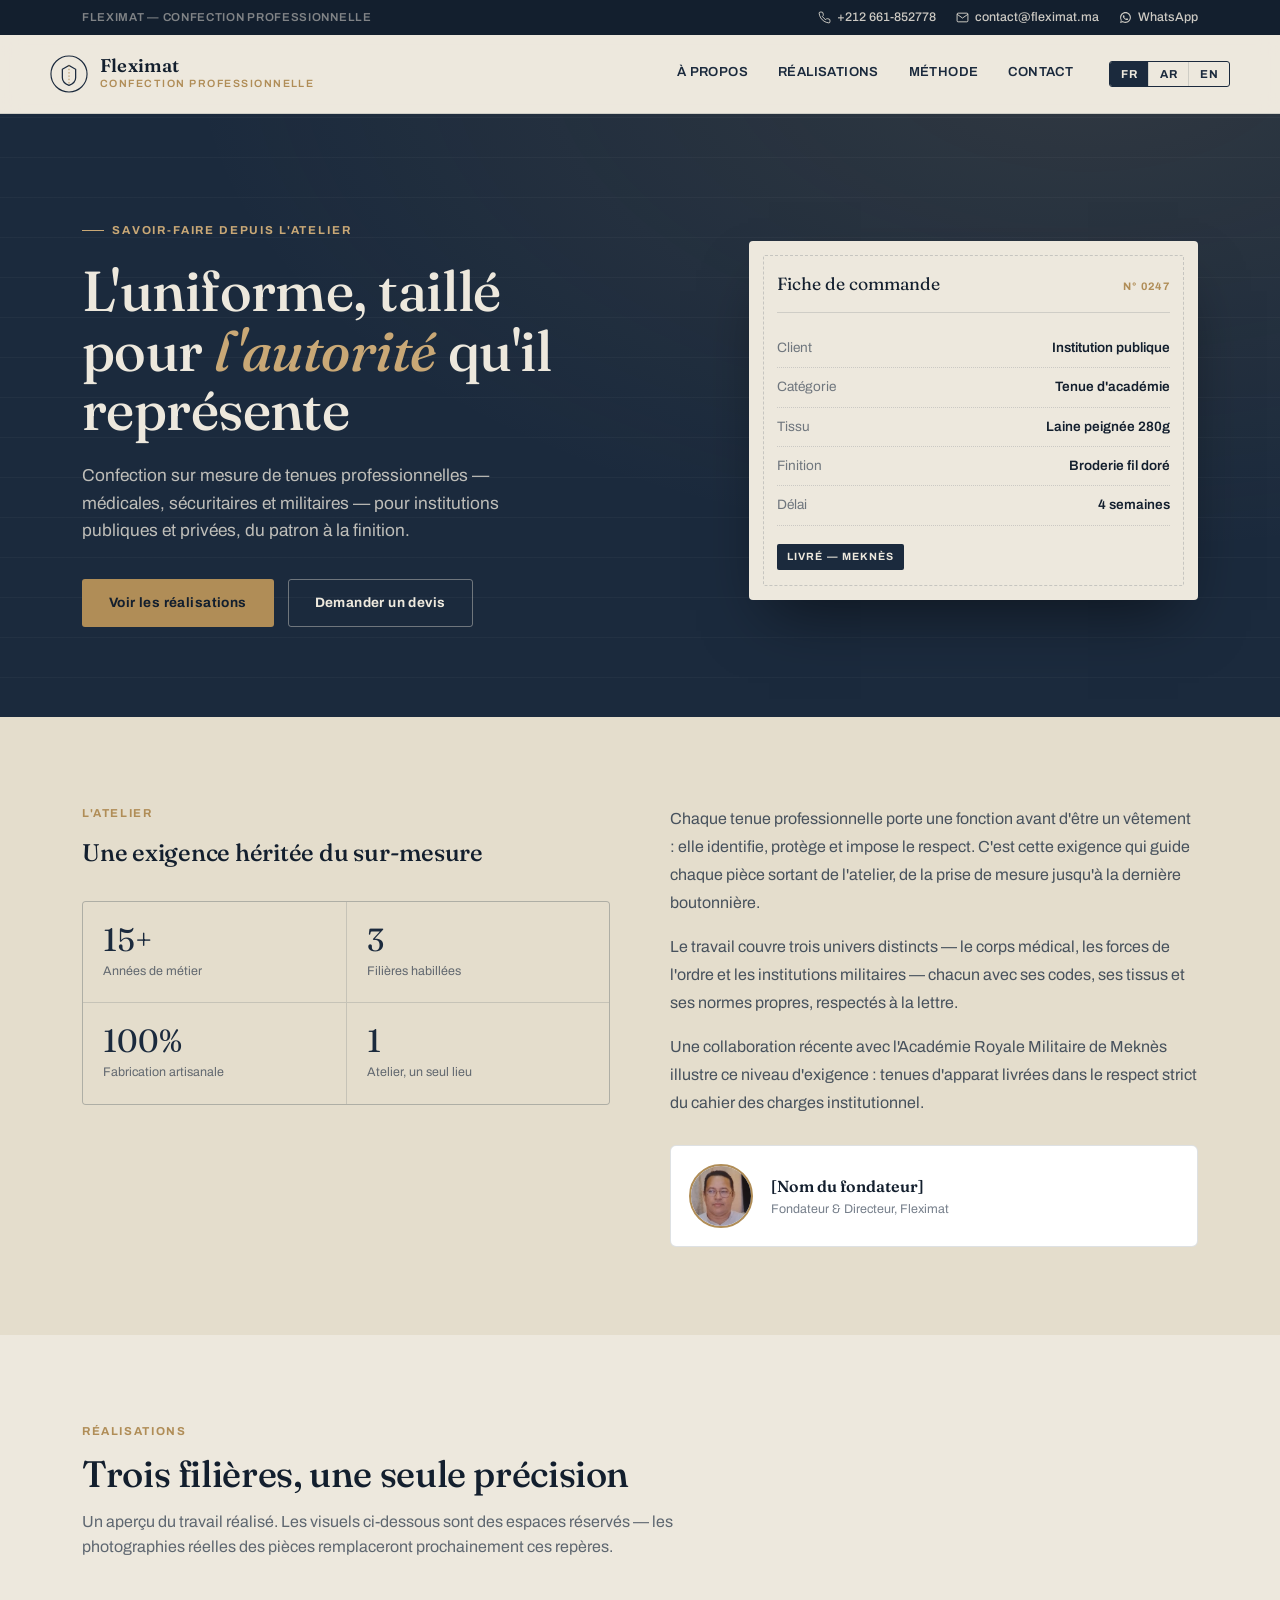
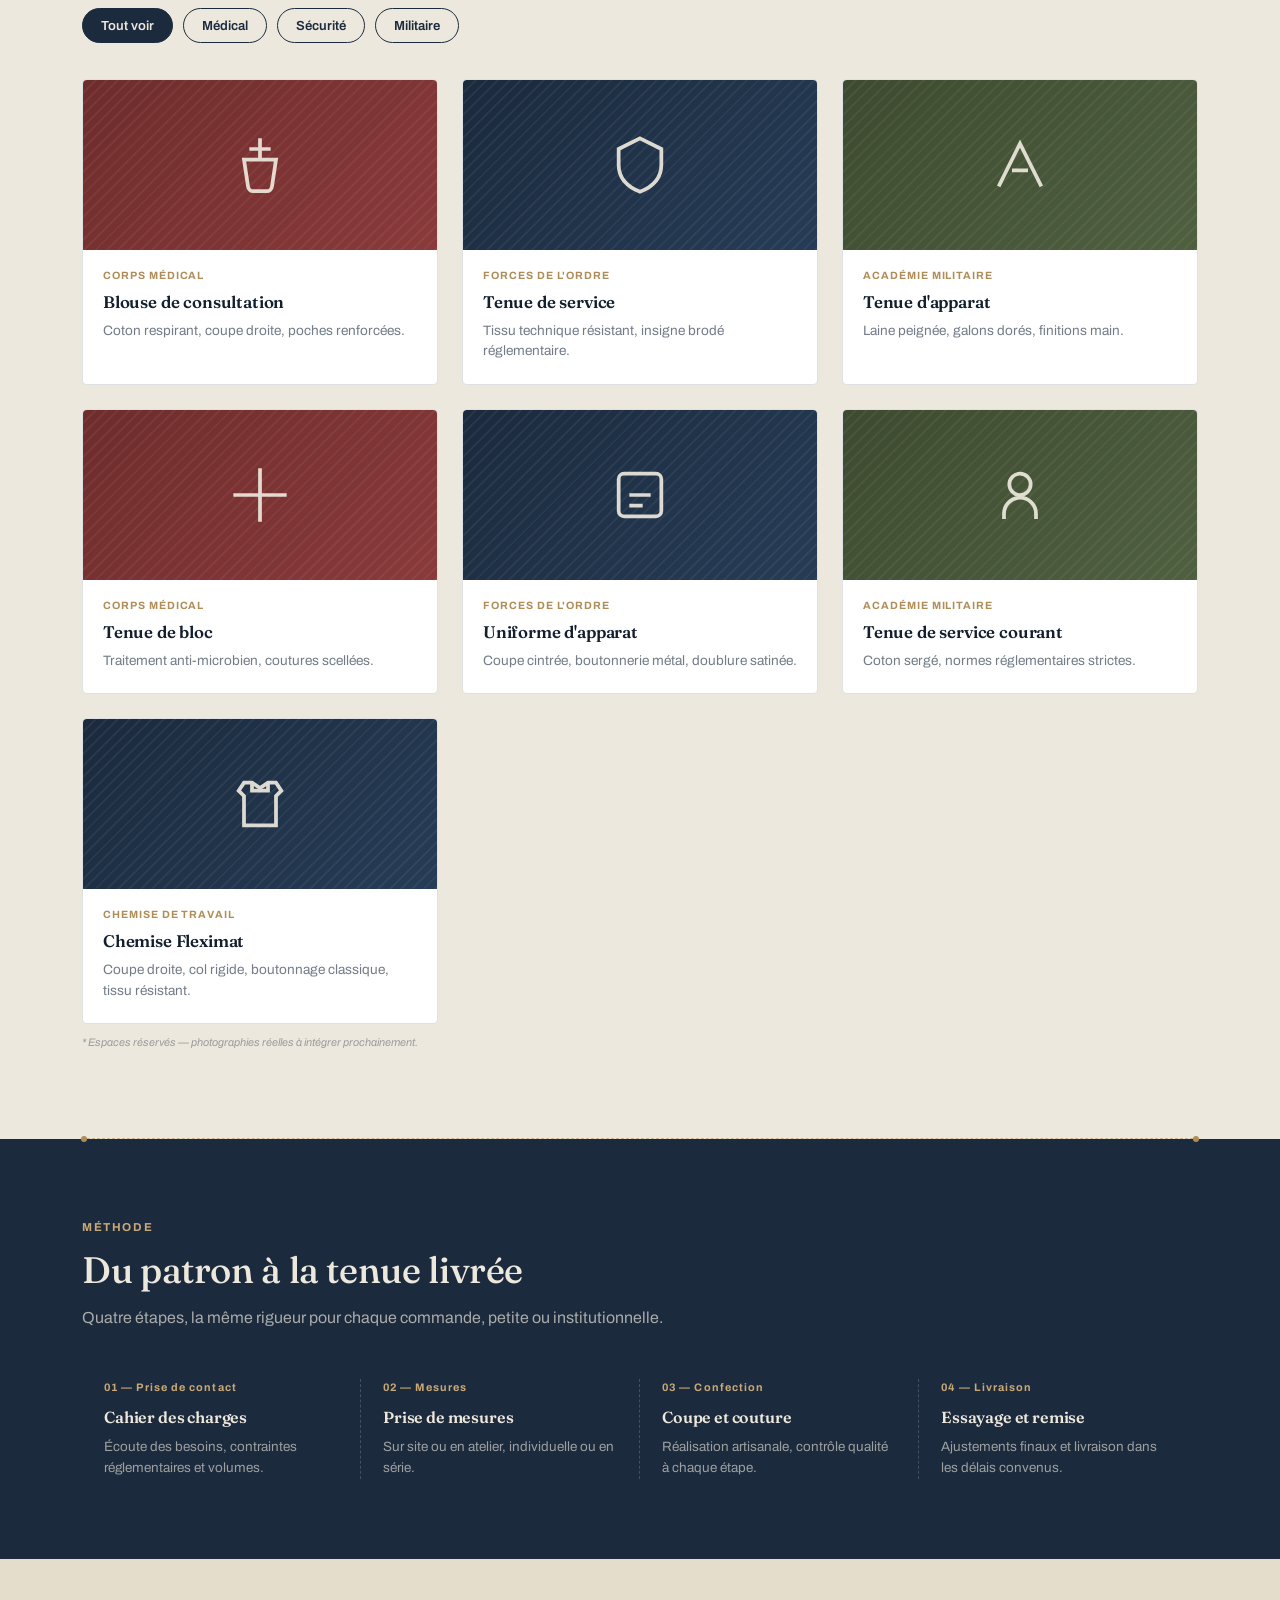
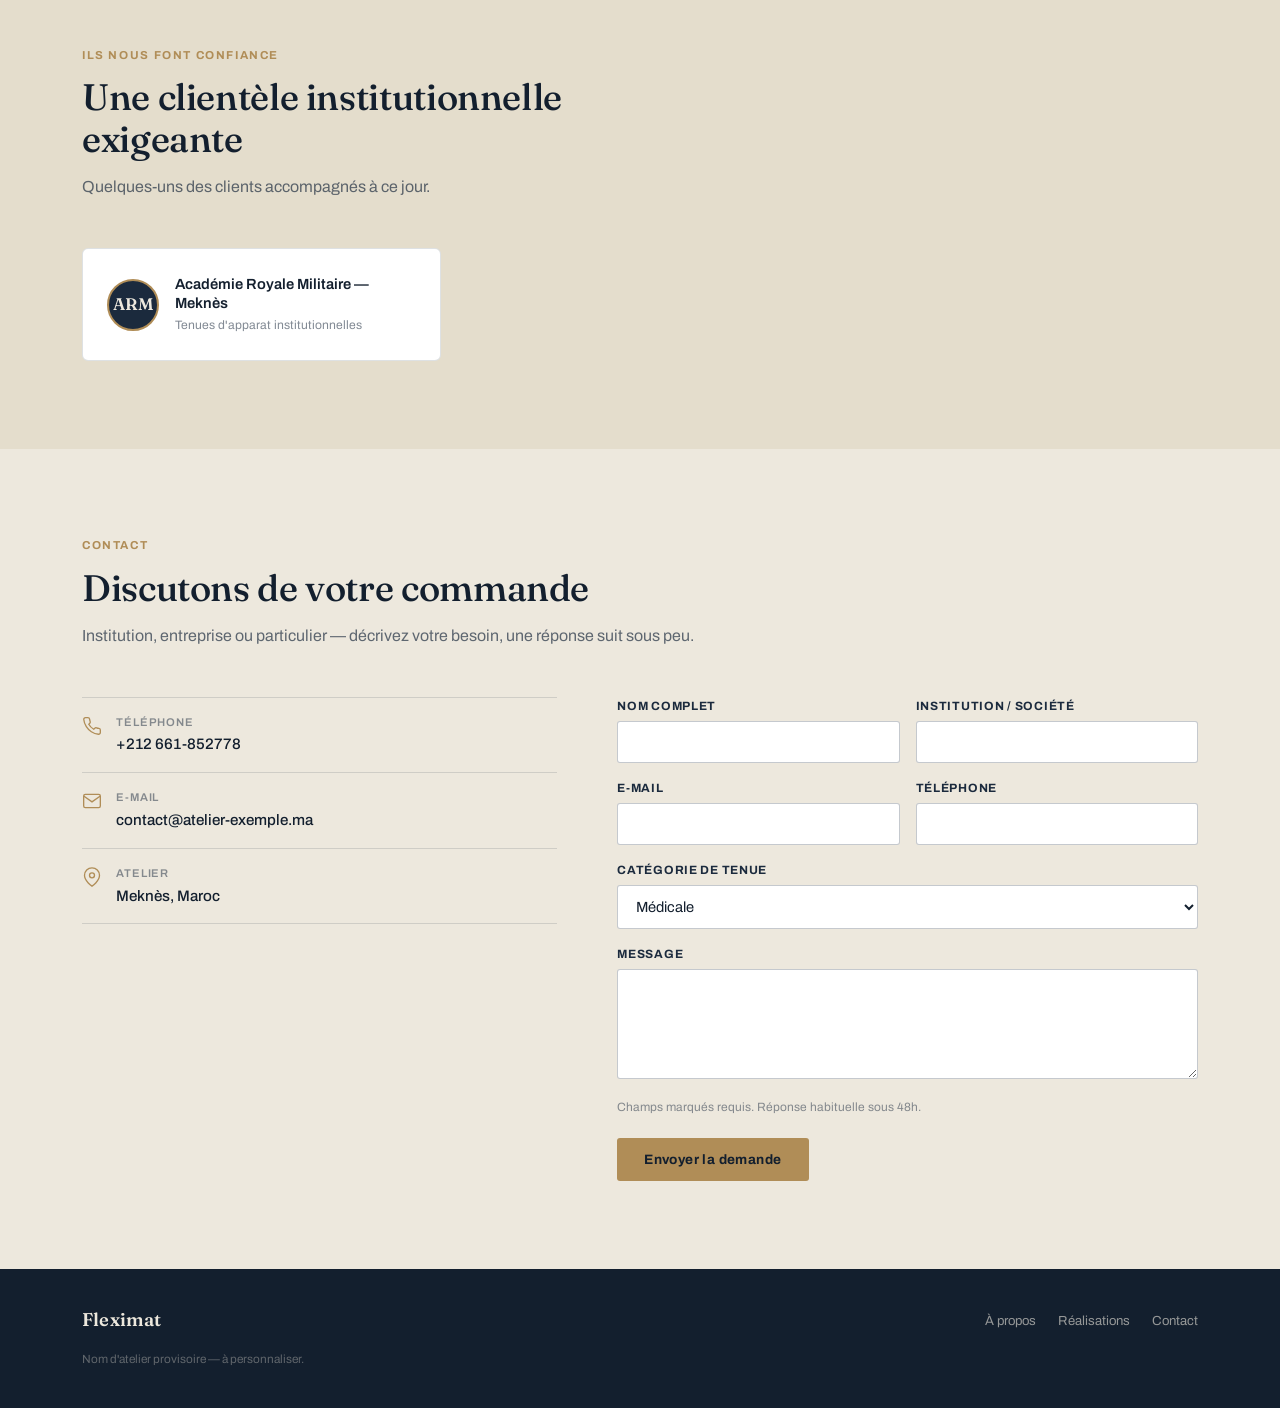
==== index.html @ f25bbb02 "Add files via upload" ====
<!DOCTYPE html>
<html lang="fr" dir="ltr">
<head>
<meta charset="UTF-8">
<meta name="viewport" content="width=device-width, initial-scale=1.0">
<title>Atelier de Confection Professionnelle</title>
<link rel="preconnect" href="https://fonts.googleapis.com">
<link href="https://fonts.googleapis.com/css2?family=Fraunces:opsz,wght@9..144,300;9..144,400;9..144,500;9..144,600&family=Archivo:wght@400;500;600;700&family=Noto+Naskh+Arabic:wght@400;500;600;700&display=swap" rel="stylesheet">
<style>
  :root {
    --navy: #1B2A3D;
    --navy-deep: #131F2E;
    --bone: #EDE8DD;
    --bone-warm: #E4DDCC;
    --brass: #B08D57;
    --brass-light: #C9A876;
    --charcoal: #2A2A28;
    --burgundy: #6E2C2C;
    --line: rgba(27,42,61,0.14);
  }

  * { margin: 0; padding: 0; box-sizing: border-box; }

  html { scroll-behavior: smooth; }

  body {
    background: var(--bone);
    color: var(--navy-deep);
    font-family: 'Archivo', sans-serif;
    line-height: 1.5;
    overflow-x: hidden;
  }

  [lang-content] { display: none; }
  [lang-content].active { display: block; }
  span[lang-content].active { display: inline; }

  body.rtl { direction: rtl; }
  body.rtl .signature-mark { direction: ltr; }

  h1, h2, h3, .display {
    font-family: 'Fraunces', serif;
    font-weight: 500;
    letter-spacing: -0.01em;
  }

  body.rtl h1, body.rtl h2, body.rtl h3, body.rtl .display, body.rtl p, body.rtl span, body.rtl a, body.rtl li, body.rtl label, body.rtl input, body.rtl textarea, body.rtl button {
    font-family: 'Noto Naskh Arabic', serif;
  }

  a { color: inherit; text-decoration: none; }

  .wrap {
    max-width: 1180px;
    margin: 0 auto;
    padding: 0 32px;
  }

  /* ===== Stitched seam divider - signature element ===== */
  .seam {
    position: relative;
    height: 1px;
    background: transparent;
    border-top: 1.5px dashed rgba(176,141,87,0.55);
    width: 100%;
  }
  .seam::before, .seam::after {
    content: '';
    position: absolute;
    top: -3px;
    width: 6px; height: 6px;
    border-radius: 50%;
    background: var(--brass);
  }
  .seam::before { left: -1px; }
  .seam::after { right: -1px; }

  /* ===== Header ===== */
  header {
    position: sticky;
    top: 0;
    z-index: 100;
    background: rgba(237,232,221,0.92);
    backdrop-filter: blur(10px);
    border-bottom: 1px solid var(--line);
  }
  .header-inner {
    display: flex;
    align-items: center;
    justify-content: space-between;
    padding: 20px 0;
  }
  .brandmark {
    display: flex;
    align-items: center;
    gap: 12px;
  }
  .brandmark-icon {
    width: 38px; height: 38px;
    flex-shrink: 0;
  }
  .brand-name {
    font-family: 'Fraunces', serif;
    font-size: 1.15rem;
    font-weight: 600;
    letter-spacing: 0.01em;
    line-height: 1.1;
  }
  body.rtl .brand-name { font-family: 'Noto Naskh Arabic', serif; }
  .brand-sub {
    font-size: 0.66rem;
    letter-spacing: 0.14em;
    text-transform: uppercase;
    color: var(--brass);
    font-weight: 600;
  }
  nav {
    display: flex;
    align-items: center;
    gap: 36px;
  }
  .nav-links { display: flex; gap: 30px; }
  .nav-links a {
    font-size: 0.82rem;
    letter-spacing: 0.03em;
    text-transform: uppercase;
    font-weight: 600;
    color: var(--navy);
    position: relative;
    padding-bottom: 3px;
  }
  .nav-links a::after {
    content: '';
    position: absolute;
    bottom: 0; left: 0;
    width: 0; height: 1.5px;
    background: var(--brass);
    transition: width 0.25s ease;
  }
  .nav-links a:hover::after { width: 100%; }

  .lang-switch {
    display: flex;
    border: 1px solid var(--navy);
    border-radius: 3px;
    overflow: hidden;
  }
  .lang-switch button {
    background: transparent;
    border: none;
    padding: 6px 11px;
    font-size: 0.72rem;
    font-weight: 700;
    letter-spacing: 0.04em;
    cursor: pointer;
    color: var(--navy);
    font-family: 'Archivo', sans-serif;
    border-inline-start: 1px solid var(--line);
  }
  .lang-switch button:first-child { border-inline-start: none; }
  .lang-switch button.active {
    background: var(--navy);
    color: var(--bone);
  }

  .mobile-toggle { display: none; }

  /* ===== Hero ===== */
  .hero {
    position: relative;
    padding: 100px 0 90px;
    background:
      radial-gradient(ellipse 900px 500px at 85% -10%, rgba(176,141,87,0.14), transparent),
      var(--navy);
    color: var(--bone);
    overflow: hidden;
  }
  .hero::before {
    content: '';
    position: absolute;
    inset: 0;
    background-image:
      repeating-linear-gradient(0deg, transparent, transparent 39px, rgba(237,232,221,0.035) 39px, rgba(237,232,221,0.035) 40px);
    pointer-events: none;
  }
  .hero-grid {
    display: grid;
    grid-template-columns: 1.15fr 0.85fr;
    gap: 60px;
    align-items: center;
    position: relative;
  }
  .eyebrow {
    display: inline-flex;
    align-items: center;
    gap: 8px;
    font-size: 0.72rem;
    letter-spacing: 0.16em;
    text-transform: uppercase;
    color: var(--brass-light);
    font-weight: 700;
    margin-bottom: 22px;
  }
  .eyebrow::before {
    content: '';
    width: 22px; height: 1px;
    background: var(--brass-light);
  }
  .hero h1 {
    font-size: clamp(2.4rem, 4.4vw, 3.6rem);
    line-height: 1.06;
    font-weight: 500;
    margin-bottom: 22px;
    max-width: 15ch;
  }
  .hero h1 em {
    font-style: italic;
    color: var(--brass-light);
  }
  .hero p.lede {
    font-size: 1.08rem;
    color: rgba(237,232,221,0.78);
    max-width: 46ch;
    margin-bottom: 34px;
    line-height: 1.6;
  }
  .hero-ctas { display: flex; gap: 14px; flex-wrap: wrap; }
  .btn {
    display: inline-flex;
    align-items: center;
    gap: 8px;
    padding: 13px 26px;
    font-size: 0.85rem;
    font-weight: 700;
    letter-spacing: 0.03em;
    border-radius: 3px;
    cursor: pointer;
    border: 1px solid transparent;
    font-family: 'Archivo', sans-serif;
    transition: transform 0.18s ease, background 0.18s ease;
  }
  body.rtl .btn { font-family: 'Noto Naskh Arabic', serif; }
  .btn:hover { transform: translateY(-1px); }
  .btn-primary { background: var(--brass); color: var(--navy-deep); }
  .btn-primary:hover { background: var(--brass-light); }
  .btn-ghost { border-color: rgba(237,232,221,0.4); color: var(--bone); }
  .btn-ghost:hover { background: rgba(237,232,221,0.08); }

  /* Hero measurement card — signature visual */
  .spec-card {
    background: var(--bone);
    color: var(--navy-deep);
    border-radius: 4px;
    padding: 30px 28px;
    position: relative;
    box-shadow: 0 30px 60px -20px rgba(0,0,0,0.5);
  }
  .spec-card::before {
    content: '';
    position: absolute;
    top: 14px; left: 14px; right: 14px; bottom: 14px;
    border: 1px dashed rgba(27,42,61,0.18);
    border-radius: 2px;
    pointer-events: none;
  }
  .spec-head {
    display: flex;
    justify-content: space-between;
    align-items: baseline;
    border-bottom: 1px solid var(--line);
    padding-bottom: 14px;
    margin-bottom: 16px;
  }
  .spec-head .num { font-size: 0.68rem; letter-spacing: 0.1em; color: var(--brass); font-weight: 700; }
  .spec-title { font-family: 'Fraunces', serif; font-size: 1.1rem; }
  body.rtl .spec-title { font-family: 'Noto Naskh Arabic', serif; }
  .spec-row {
    display: flex;
    justify-content: space-between;
    padding: 9px 0;
    font-size: 0.85rem;
    border-bottom: 1px dotted rgba(27,42,61,0.16);
  }
  .spec-row span:first-child { color: rgba(27,42,61,0.6); }
  .spec-row span:last-child { font-weight: 600; }
  .spec-tag {
    display: inline-block;
    margin-top: 18px;
    font-size: 0.66rem;
    letter-spacing: 0.1em;
    text-transform: uppercase;
    background: var(--navy);
    color: var(--bone);
    padding: 5px 10px;
    border-radius: 2px;
    font-weight: 700;
  }

  /* ===== Section shell ===== */
  section { padding: 88px 0; }
  .section-head { margin-bottom: 48px; max-width: 640px; }
  .section-eyebrow {
    font-size: 0.72rem;
    letter-spacing: 0.14em;
    text-transform: uppercase;
    color: var(--brass);
    font-weight: 700;
    margin-bottom: 12px;
  }
  .section-head h2 {
    font-size: clamp(1.7rem, 3vw, 2.3rem);
    font-weight: 500;
    line-height: 1.15;
    margin-bottom: 14px;
  }
  .section-head p { color: rgba(27,42,61,0.68); font-size: 1rem; line-height: 1.6; }

  /* ===== About ===== */
  .about { background: var(--bone-warm); }
  .about-grid {
    display: grid;
    grid-template-columns: 1fr 1fr;
    gap: 60px;
    align-items: start;
  }
  .about-figures {
    display: grid;
    grid-template-columns: 1fr 1fr;
    gap: 1px;
    background: var(--line);
    border: 1px solid var(--line);
    border-radius: 4px;
    overflow: hidden;
    margin-top: 30px;
  }
  .figure-cell {
    background: var(--bone-warm);
    padding: 22px 20px;
  }
  .figure-num {
    font-family: 'Fraunces', serif;
    font-size: 2rem;
    color: var(--navy);
    line-height: 1;
    margin-bottom: 6px;
  }
  body.rtl .figure-num { font-family: 'Noto Naskh Arabic', serif; }
  .figure-label {
    font-size: 0.78rem;
    color: rgba(27,42,61,0.65);
  }
  .about-copy p { margin-bottom: 16px; color: rgba(27,42,61,0.78); line-height: 1.75; }
  .about-copy p:last-child { margin-bottom: 0; }

  .founder-card {
    display: flex;
    align-items: center;
    gap: 18px;
    margin-top: 28px;
    padding: 18px;
    background: #fff;
    border: 1px solid var(--line);
    border-radius: 6px;
  }
  .founder-photo {
    width: 64px; height: 64px;
    border-radius: 50%;
    flex-shrink: 0;
    background: var(--navy);
    display: flex;
    align-items: center;
    justify-content: center;
    overflow: hidden;
    border: 2px solid var(--brass);
  }
  .founder-photo img { width: 100%; height: 100%; object-fit: cover; }
  .founder-photo svg { width: 30px; height: 30px; color: var(--bone); }
  .founder-name { font-family: 'Fraunces', serif; font-size: 1rem; font-weight: 600; }
  body.rtl .founder-name { font-family: 'Noto Naskh Arabic', serif; }
  .founder-title { font-size: 0.78rem; color: rgba(27,42,61,0.6); margin-top: 2px; }

  /* ===== Portfolio ===== */
  .category-tabs {
    display: flex;
    gap: 10px;
    margin-bottom: 36px;
    flex-wrap: wrap;
  }
  .cat-btn {
    padding: 9px 18px;
    border: 1px solid var(--navy);
    border-radius: 30px;
    font-size: 0.82rem;
    font-weight: 600;
    background: transparent;
    color: var(--navy);
    cursor: pointer;
    font-family: 'Archivo', sans-serif;
    transition: all 0.2s ease;
  }
  body.rtl .cat-btn { font-family: 'Noto Naskh Arabic', serif; }
  .cat-btn.active { background: var(--navy); color: var(--bone); }

  .portfolio-grid {
    display: grid;
    grid-template-columns: repeat(3, 1fr);
    gap: 24px;
  }
  .swatch-card {
    background: #fff;
    border: 1px solid var(--line);
    border-radius: 5px;
    overflow: hidden;
    transition: box-shadow 0.25s ease, transform 0.25s ease;
  }
  .swatch-card:hover {
    box-shadow: 0 20px 40px -18px rgba(27,42,61,0.28);
    transform: translateY(-3px);
  }
  .swatch-visual {
    height: 170px;
    position: relative;
    display: flex;
    align-items: center;
    justify-content: center;
    overflow: hidden;
  }
  .swatch-visual svg { width: 64px; height: 64px; opacity: 0.92; }
  .swatch-visual::after {
    content: '';
    position: absolute;
    inset: 0;
    background-image: repeating-linear-gradient(135deg, rgba(255,255,255,0.05) 0 2px, transparent 2px 8px);
  }
  .swatch-visual.medical { background: linear-gradient(135deg, #6E2C2C, #8a3a3a); }
  .swatch-visual.police { background: linear-gradient(135deg, #1B2A3D, #263c56); }
  .swatch-visual.military { background: linear-gradient(135deg, #3d4a2f, #4f6040); }
  .swatch-body { padding: 18px 20px 22px; }
  .swatch-tag {
    font-size: 0.66rem;
    letter-spacing: 0.09em;
    text-transform: uppercase;
    font-weight: 700;
    color: var(--brass);
    margin-bottom: 6px;
    display: block;
  }
  .swatch-body h3 { font-size: 1.05rem; font-weight: 600; margin-bottom: 6px; }
  .swatch-body p { font-size: 0.85rem; color: rgba(27,42,61,0.62); line-height: 1.5; }
  .placeholder-note {
    font-size: 0.68rem;
    color: rgba(27,42,61,0.4);
    margin-top: 10px;
    font-style: italic;
  }

  /* ===== Process / seam divider band ===== */
  .process-band {
    background: var(--navy);
    color: var(--bone);
    padding: 80px 0;
  }
  .process-band .section-eyebrow { color: var(--brass-light); }
  .process-band .section-head p { color: rgba(237,232,221,0.68); }

  /* ===== Trust wall ===== */
  .trust-wall { background: var(--bone-warm); }
  .trust-grid {
    display: grid;
    grid-template-columns: repeat(3, 1fr);
    gap: 20px;
  }
  .trust-card {
    background: #fff;
    border: 1px solid var(--line);
    border-radius: 6px;
    padding: 26px 24px;
    display: flex;
    align-items: center;
    gap: 16px;
  }
  .trust-badge {
    width: 52px; height: 52px;
    border-radius: 50%;
    background: var(--navy);
    color: var(--bone);
    display: flex;
    align-items: center;
    justify-content: center;
    font-family: 'Fraunces', serif;
    font-weight: 600;
    font-size: 1.05rem;
    flex-shrink: 0;
    border: 2px solid var(--brass);
  }
  body.rtl .trust-badge { font-family: 'Noto Naskh Arabic', serif; }
  .trust-name { font-size: 0.92rem; font-weight: 600; line-height: 1.3; }
  .trust-type { font-size: 0.76rem; color: rgba(27,42,61,0.55); margin-top: 3px; }
  @media (max-width: 900px) {
    .trust-grid { grid-template-columns: 1fr; }
  }
  .process-grid {
    display: grid;
    grid-template-columns: repeat(4, 1fr);
    gap: 0;
  }
  .process-step {
    padding: 0 22px;
    position: relative;
  }
  .process-step:not(:last-child)::after {
    content: '';
    position: absolute;
    top: 0; bottom: 0;
    inset-inline-end: 0;
    border-inline-end: 1px dashed rgba(237,232,221,0.2);
  }
  .process-step .p-tag {
    font-size: 0.68rem;
    letter-spacing: 0.1em;
    color: var(--brass-light);
    font-weight: 700;
    margin-bottom: 10px;
  }
  .process-step h3 { font-size: 1rem; margin-bottom: 8px; font-weight: 600; }
  .process-step p { font-size: 0.84rem; color: rgba(237,232,221,0.62); line-height: 1.55; }

  /* ===== Contact ===== */
  .contact-grid {
    display: grid;
    grid-template-columns: 0.9fr 1.1fr;
    gap: 60px;
  }
  .contact-info-row {
    display: flex;
    gap: 14px;
    padding: 16px 0;
    border-bottom: 1px solid var(--line);
  }
  .contact-info-row:first-of-type { border-top: 1px solid var(--line); }
  .contact-info-row .ci-icon {
    width: 20px; height: 20px;
    flex-shrink: 0;
    margin-top: 2px;
    color: var(--brass);
  }
  .contact-info-row .ci-label {
    font-size: 0.7rem;
    text-transform: uppercase;
    letter-spacing: 0.08em;
    color: rgba(27,42,61,0.5);
    margin-bottom: 3px;
    font-weight: 600;
  }
  .contact-info-row .ci-val { font-size: 0.95rem; font-weight: 500; }
  .contact-info-row .ci-val a { color: inherit; text-decoration: none; }
  .contact-info-row .ci-val a:hover { color: var(--brass); text-decoration: underline; }

  form { display: flex; flex-direction: column; gap: 16px; }
  .form-row { display: grid; grid-template-columns: 1fr 1fr; gap: 16px; }
  label {
    display: block;
    font-size: 0.75rem;
    text-transform: uppercase;
    letter-spacing: 0.06em;
    font-weight: 700;
    color: var(--navy);
    margin-bottom: 6px;
  }
  input, textarea, select {
    width: 100%;
    padding: 12px 14px;
    border: 1px solid rgba(27,42,61,0.25);
    border-radius: 3px;
    background: #fff;
    font-size: 0.92rem;
    font-family: 'Archivo', sans-serif;
    color: var(--navy-deep);
  }
  body.rtl input, body.rtl textarea, body.rtl select { font-family: 'Noto Naskh Arabic', serif; }
  input:focus, textarea:focus, select:focus {
    outline: 2px solid var(--brass);
    outline-offset: 1px;
    border-color: var(--brass);
  }
  textarea { resize: vertical; min-height: 110px; }
  .form-submit {
    margin-top: 6px;
    align-self: flex-start;
  }
  .form-note { font-size: 0.75rem; color: rgba(27,42,61,0.5); margin-top: -4px; }

  /* ===== Footer ===== */
  footer {
    background: var(--navy-deep);
    color: rgba(237,232,221,0.6);
    padding: 40px 0;
  }
  .footer-inner {
    display: flex;
    justify-content: space-between;
    align-items: center;
    flex-wrap: wrap;
    gap: 16px;
  }
  .footer-inner .brand-name { color: var(--bone); }
  .footer-links { display: flex; gap: 22px; font-size: 0.82rem; }
  .footer-fine { font-size: 0.74rem; color: rgba(237,232,221,0.35); }

  /* ===== Reveal on scroll ===== */
  .reveal {
    opacity: 0;
    transform: translateY(18px);
    transition: opacity 0.6s ease, transform 0.6s ease;
  }
  .reveal.in { opacity: 1; transform: translateY(0); }

  @media (prefers-reduced-motion: reduce) {
    .reveal { opacity: 1; transform: none; transition: none; }
    * { scroll-behavior: auto !important; }
  }

  /* ===== Responsive ===== */
  @media (max-width: 900px) {
    .hero-grid { grid-template-columns: 1fr; }
    .spec-card { max-width: 420px; }
    .about-grid { grid-template-columns: 1fr; }
    .portfolio-grid { grid-template-columns: repeat(2, 1fr); }
    .process-grid { grid-template-columns: 1fr 1fr; gap: 30px 0; }
    .process-step:not(:last-child)::after { display: none; }
    .contact-grid { grid-template-columns: 1fr; }
    .nav-links { display: none; }
  }
  @media (max-width: 600px) {
    .wrap { padding: 0 20px; }
    .hero { padding: 70px 0 60px; }
    .portfolio-grid { grid-template-columns: 1fr; }
    .form-row { grid-template-columns: 1fr; }
    .footer-inner { flex-direction: column; align-items: flex-start; }
  }

  /* ===== Top contact bar ===== */
  .topbar {
    background: var(--navy-deep);
    color: rgba(237,232,221,0.85);
    font-size: 0.78rem;
    padding: 8px 0;
  }
  .topbar-inner {
    display: flex;
    align-items: center;
    justify-content: space-between;
    flex-wrap: wrap;
    gap: 8px 20px;
  }
  .topbar-links {
    display: flex;
    align-items: center;
    gap: 20px;
    flex-wrap: wrap;
  }
  .topbar-links a {
    display: inline-flex;
    align-items: center;
    gap: 6px;
    color: rgba(237,232,221,0.85);
    font-weight: 500;
    transition: color 0.15s ease;
  }
  .topbar-links a:hover { color: var(--brass-light); }
  .topbar-links svg { width: 13px; height: 13px; flex-shrink: 0; }
  .topbar-tag {
    font-size: 0.72rem;
    letter-spacing: 0.06em;
    text-transform: uppercase;
    color: rgba(237,232,221,0.5);
    font-weight: 600;
  }
  @media (max-width: 600px) {
    .topbar-tag { display: none; }
    .topbar-inner { justify-content: center; }
  }
</style>
</head>
<body>

<div class="topbar">
  <div class="wrap topbar-inner">
    <span class="topbar-tag" data-i18n="topbarTag">Fleximat — Confection professionnelle</span>
    <div class="topbar-links">
      <a href="tel:+212661852778">
        <svg viewBox="0 0 24 24" fill="none" stroke="currentColor" stroke-width="1.8"><path d="M22 16.92v3a2 2 0 0 1-2.18 2 19.8 19.8 0 0 1-8.63-3.07 19.5 19.5 0 0 1-6-6 19.8 19.8 0 0 1-3.07-8.67A2 2 0 0 1 4.11 2h3a2 2 0 0 1 2 1.72c.127.96.362 1.903.7 2.81a2 2 0 0 1-.45 2.11L8.09 9.91a16 16 0 0 0 6 6l1.27-1.27a2 2 0 0 1 2.11-.45c.907.338 1.85.573 2.81.7A2 2 0 0 1 22 16.92z"/></svg>
        +212 661-852778
      </a>
      <a href="mailto:contact@fleximat.ma">
        <svg viewBox="0 0 24 24" fill="none" stroke="currentColor" stroke-width="1.8"><path d="M22 6l-10 7L2 6"/><rect x="2" y="4" width="20" height="16" rx="2"/></svg>
        contact@fleximat.ma
      </a>
      <a href="https://wa.me/212661852778" target="_blank" rel="noopener">
        <svg viewBox="0 0 24 24" fill="currentColor"><path d="M12 2C6.48 2 2 6.48 2 12c0 1.85.5 3.58 1.35 5.07L2 22l5.06-1.32A9.94 9.94 0 0 0 12 22c5.52 0 10-4.48 10-10S17.52 2 12 2zm0 18c-1.6 0-3.1-.43-4.4-1.18l-.31-.18-3.1.81.83-3.02-.2-.31A7.94 7.94 0 0 1 4 12c0-4.41 3.59-8 8-8s8 3.59 8 8-3.59 8-8 8zm4.4-5.85c-.24-.12-1.43-.7-1.65-.78-.22-.08-.38-.12-.54.12-.16.24-.62.78-.76.94-.14.16-.28.18-.52.06-.24-.12-1.01-.37-1.92-1.19-.71-.63-1.19-1.41-1.33-1.65-.14-.24-.01-.37.11-.49.11-.11.24-.28.36-.42.12-.14.16-.24.24-.4.08-.16.04-.3-.02-.42-.06-.12-.54-1.3-.74-1.78-.19-.46-.39-.4-.54-.4-.14 0-.3-.02-.46-.02s-.42.06-.64.3c-.22.24-.84.82-.84 2s.86 2.32.98 2.48c.12.16 1.7 2.6 4.12 3.64.58.25 1.03.4 1.38.51.58.18 1.11.16 1.53.1.47-.07 1.43-.58 1.63-1.14.2-.56.2-1.04.14-1.14-.06-.1-.22-.16-.46-.28z"/></svg>
        WhatsApp
      </a>
    </div>
  </div>
</div>

<header>
  <div class="wrap header-inner">
    <div class="brandmark">
      <svg class="brandmark-icon" viewBox="0 0 40 40" fill="none" xmlns="http://www.w3.org/2000/svg">
        <circle cx="20" cy="20" r="19" stroke="#1B2A3D" stroke-width="1.2"/>
        <path d="M13 15 L20 11 L27 15 L27 24 C27 28 24 30.5 20 32 C16 30.5 13 28 13 24 Z" stroke="#1B2A3D" stroke-width="1.3" fill="none"/>
        <path d="M20 11 V32" stroke="#B08D57" stroke-width="1" stroke-dasharray="1.5 2"/>
      </svg>
      <div>
        <div class="brand-name" data-i18n="brandName">Fleximat</div>
        <div class="brand-sub" data-i18n="brandSub">Confection Professionnelle</div>
      </div>
    </div>
    <nav>
      <div class="nav-links">
        <a href="#apropos" data-i18n="navAbout">À propos</a>
        <a href="#realisations" data-i18n="navWork">Réalisations</a>
        <a href="#methode" data-i18n="navProcess">Méthode</a>
        <a href="#contact" data-i18n="navContact">Contact</a>
      </div>
      <div class="lang-switch">
        <button data-lang="fr" class="active">FR</button>
        <button data-lang="ar">AR</button>
        <button data-lang="en">EN</button>
      </div>
    </nav>
  </div>
</header>

<section class="hero">
  <div class="wrap hero-grid">
    <div>
      <div class="eyebrow" data-i18n="heroEyebrow">Savoir-faire depuis l'atelier</div>
      <h1 data-i18n="heroTitle">L'uniforme, taillé pour <em>l'autorité</em> qu'il représente</h1>
      <p class="lede" data-i18n="heroLede">Confection sur mesure de tenues professionnelles — médicales, sécuritaires et militaires — pour institutions publiques et privées, du patron à la finition.</p>
      <div class="hero-ctas">
        <a href="#realisations" class="btn btn-primary" data-i18n="heroCta1">Voir les réalisations</a>
        <a href="#contact" class="btn btn-ghost" data-i18n="heroCta2">Demander un devis</a>
      </div>
    </div>
    <div class="spec-card reveal">
      <div class="spec-head">
        <span class="spec-title" data-i18n="specTitle">Fiche de commande</span>
        <span class="num">N° 0247</span>
      </div>
      <div class="spec-row"><span data-i18n="specClient">Client</span><span data-i18n="specClientVal">Institution publique</span></div>
      <div class="spec-row"><span data-i18n="specCat">Catégorie</span><span data-i18n="specCatVal">Tenue d'académie</span></div>
      <div class="spec-row"><span data-i18n="specTissu">Tissu</span><span data-i18n="specTissuVal">Laine peignée 280g</span></div>
      <div class="spec-row"><span data-i18n="specFinition">Finition</span><span data-i18n="specFinitionVal">Broderie fil doré</span></div>
      <div class="spec-row"><span data-i18n="specDelai">Délai</span><span data-i18n="specDelaiVal">4 semaines</span></div>
      <span class="spec-tag" data-i18n="specTag">Livré — Meknès</span>
    </div>
  </div>
</section>

<section class="about" id="apropos">
  <div class="wrap">
    <div class="about-grid">
      <div class="reveal">
        <div class="section-eyebrow" data-i18n="aboutEyebrow">L'atelier</div>
        <h2 data-i18n="aboutTitle">Une exigence héritée du sur-mesure</h2>
        <div class="about-figures">
          <div class="figure-cell">
            <div class="figure-num">15+</div>
            <div class="figure-label" data-i18n="figYears">Années de métier</div>
          </div>
          <div class="figure-cell">
            <div class="figure-num">3</div>
            <div class="figure-label" data-i18n="figCats">Filières habillées</div>
          </div>
          <div class="figure-cell">
            <div class="figure-num">100%</div>
            <div class="figure-label" data-i18n="figMade">Fabrication artisanale</div>
          </div>
          <div class="figure-cell">
            <div class="figure-num">1</div>
            <div class="figure-label" data-i18n="figAtelier">Atelier, un seul lieu</div>
          </div>
        </div>
      </div>
      <div class="about-copy reveal">
        <p data-i18n="aboutP1">Chaque tenue professionnelle porte une fonction avant d'être un vêtement : elle identifie, protège et impose le respect. C'est cette exigence qui guide chaque pièce sortant de l'atelier, de la prise de mesure jusqu'à la dernière boutonnière.</p>
        <p data-i18n="aboutP2">Le travail couvre trois univers distincts — le corps médical, les forces de l'ordre et les institutions militaires — chacun avec ses codes, ses tissus et ses normes propres, respectés à la lettre.</p>
        <p data-i18n="aboutP3">Une collaboration récente avec l'Académie Royale Militaire de Meknès illustre ce niveau d'exigence : tenues d'apparat livrées dans le respect strict du cahier des charges institutionnel.</p>

        <div class="founder-card">
          <div class="founder-photo">
            <img src="[data-uri]" alt="Hamid Khemlich">
          </div>
          <div>
            <div class="founder-name" data-i18n="founderName">[Nom du fondateur]</div>
            <div class="founder-title" data-i18n="founderTitle">Fondateur & Directeur, Fleximat</div>
          </div>
        </div>
      </div>
    </div>
  </div>
</section>

<section id="realisations">
  <div class="wrap">
    <div class="section-head reveal">
      <div class="section-eyebrow" data-i18n="workEyebrow">Réalisations</div>
      <h2 data-i18n="workTitle">Trois filières, une seule précision</h2>
      <p data-i18n="workLede">Un aperçu du travail réalisé. Les visuels ci-dessous sont des espaces réservés — les photographies réelles des pièces remplaceront prochainement ces repères.</p>
    </div>

    <div class="category-tabs reveal">
      <button class="cat-btn active" data-filter="all" data-i18n="filterAll">Tout voir</button>
      <button class="cat-btn" data-filter="medical" data-i18n="filterMedical">Médical</button>
      <button class="cat-btn" data-filter="police" data-i18n="filterPolice">Sécurité</button>
      <button class="cat-btn" data-filter="military" data-i18n="filterMilitary">Militaire</button>
    </div>

    <div class="portfolio-grid reveal">
      <div class="swatch-card" data-cat="medical">
        <div class="swatch-visual medical">
          <svg viewBox="0 0 24 24" fill="none" stroke="#EDE8DD" stroke-width="1.4"><path d="M12 2v8M8 6h8M6 10h12l-1.5 10a2 2 0 0 1-2 1.8H9.5a2 2 0 0 1-2-1.8L6 10z"/></svg>
        </div>
        <div class="swatch-body">
          <span class="swatch-tag" data-i18n="cardMed1Tag">Corps médical</span>
          <h3 data-i18n="cardMed1Title">Blouse de consultation</h3>
          <p data-i18n="cardMed1Desc">Coton respirant, coupe droite, poches renforcées.</p>
        </div>
      </div>

      <div class="swatch-card" data-cat="police">
        <div class="swatch-visual police">
          <svg viewBox="0 0 24 24" fill="none" stroke="#EDE8DD" stroke-width="1.4"><path d="M12 2l8 4v6c0 5-3.5 8.5-8 10-4.5-1.5-8-5-8-10V6l8-4z"/></svg>
        </div>
        <div class="swatch-body">
          <span class="swatch-tag" data-i18n="cardPol1Tag">Forces de l'ordre</span>
          <h3 data-i18n="cardPol1Title">Tenue de service</h3>
          <p data-i18n="cardPol1Desc">Tissu technique résistant, insigne brodé réglementaire.</p>
        </div>
      </div>

      <div class="swatch-card" data-cat="military">
        <div class="swatch-visual military">
          <svg viewBox="0 0 24 24" fill="none" stroke="#EDE8DD" stroke-width="1.4"><path d="M4 20l8-16 8 16M9 14h6"/></svg>
        </div>
        <div class="swatch-body">
          <span class="swatch-tag" data-i18n="cardMil1Tag">Académie militaire</span>
          <h3 data-i18n="cardMil1Title">Tenue d'apparat</h3>
          <p data-i18n="cardMil1Desc">Laine peignée, galons dorés, finitions main.</p>
        </div>
      </div>

      <div class="swatch-card" data-cat="medical">
        <div class="swatch-visual medical">
          <svg viewBox="0 0 24 24" fill="none" stroke="#EDE8DD" stroke-width="1.4"><path d="M12 22s-8-5.3-8-11a5 5 0 0 1 9-3 5 5 0 0 1 9 3c0 5.7-8 11-8 11" opacity="0"/><path d="M12 2v20M2 12h20"/></svg>
        </div>
        <div class="swatch-body">
          <span class="swatch-tag" data-i18n="cardMed2Tag">Corps médical</span>
          <h3 data-i18n="cardMed2Title">Tenue de bloc</h3>
          <p data-i18n="cardMed2Desc">Traitement anti-microbien, coutures scellées.</p>
        </div>
      </div>

      <div class="swatch-card" data-cat="police">
        <div class="swatch-visual police">
          <svg viewBox="0 0 24 24" fill="none" stroke="#EDE8DD" stroke-width="1.4"><rect x="4" y="4" width="16" height="16" rx="2"/><path d="M8 12h8M8 16h5"/></svg>
        </div>
        <div class="swatch-body">
          <span class="swatch-tag" data-i18n="cardPol2Tag">Forces de l'ordre</span>
          <h3 data-i18n="cardPol2Title">Uniforme d'apparat</h3>
          <p data-i18n="cardPol2Desc">Coupe cintrée, boutonnerie métal, doublure satinée.</p>
        </div>
      </div>

      <div class="swatch-card" data-cat="military">
        <div class="swatch-visual military">
          <svg viewBox="0 0 24 24" fill="none" stroke="#EDE8DD" stroke-width="1.4"><circle cx="12" cy="8" r="4"/><path d="M6 21v-2a6 6 0 0 1 12 0v2"/></svg>
        </div>
        <div class="swatch-body">
          <span class="swatch-tag" data-i18n="cardMil2Tag">Académie militaire</span>
          <h3 data-i18n="cardMil2Title">Tenue de service courant</h3>
          <p data-i18n="cardMil2Desc">Coton sergé, normes réglementaires strictes.</p>
        </div>
      </div>

      <div class="swatch-card" data-cat="police">
        <div class="swatch-visual police">
          <svg viewBox="0 0 24 24" fill="none" stroke="#EDE8DD" stroke-width="1.4"><path d="M6 4h3l3 2 3-2h3l2 3-2 2v11H6V9L4 7z"/><path d="M9 4v3h6V4"/></svg>
        </div>
        <div class="swatch-body">
          <span class="swatch-tag" data-i18n="cardPol3Tag">Chemise de travail</span>
          <h3 data-i18n="cardPol3Title">Chemise Fleximat</h3>
          <p data-i18n="cardPol3Desc">Coupe droite, col rigide, boutonnage classique, tissu résistant.</p>
        </div>
      </div>
    </div>
    <p class="placeholder-note reveal" data-i18n="placeholderNote">* Espaces réservés — photographies réelles à intégrer prochainement.</p>
  </div>
</section>

<div class="wrap"><div class="seam"></div></div>

<section class="process-band" id="methode">
  <div class="wrap">
    <div class="section-head reveal">
      <div class="section-eyebrow" data-i18n="processEyebrow">Méthode</div>
      <h2 data-i18n="processTitle">Du patron à la tenue livrée</h2>
      <p data-i18n="processLede">Quatre étapes, la même rigueur pour chaque commande, petite ou institutionnelle.</p>
    </div>
    <div class="process-grid reveal">
      <div class="process-step">
        <div class="p-tag" data-i18n="p1tag">01 — Prise de contact</div>
        <h3 data-i18n="p1title">Cahier des charges</h3>
        <p data-i18n="p1desc">Écoute des besoins, contraintes réglementaires et volumes.</p>
      </div>
      <div class="process-step">
        <div class="p-tag" data-i18n="p2tag">02 — Mesures</div>
        <h3 data-i18n="p2title">Prise de mesures</h3>
        <p data-i18n="p2desc">Sur site ou en atelier, individuelle ou en série.</p>
      </div>
      <div class="process-step">
        <div class="p-tag" data-i18n="p3tag">03 — Confection</div>
        <h3 data-i18n="p3title">Coupe et couture</h3>
        <p data-i18n="p3desc">Réalisation artisanale, contrôle qualité à chaque étape.</p>
      </div>
      <div class="process-step">
        <div class="p-tag" data-i18n="p4tag">04 — Livraison</div>
        <h3 data-i18n="p4title">Essayage et remise</h3>
        <p data-i18n="p4desc">Ajustements finaux et livraison dans les délais convenus.</p>
      </div>
    </div>
  </div>
</section>

<section class="trust-wall">
  <div class="wrap">
    <div class="section-head reveal">
      <div class="section-eyebrow" data-i18n="trustEyebrow">Ils nous font confiance</div>
      <h2 data-i18n="trustTitle">Une clientèle institutionnelle exigeante</h2>
      <p data-i18n="trustLede">Quelques-uns des clients accompagnés à ce jour.</p>
    </div>
    <div class="trust-grid reveal">
      <div class="trust-card">
        <div class="trust-badge">ARM</div>
        <div>
          <div class="trust-name" data-i18n="trustClient1">Académie Royale Militaire — Meknès</div>
          <div class="trust-type" data-i18n="trustClient1Type">Tenues d'apparat institutionnelles</div>
        </div>
      </div>
    </div>
  </div>
</section>

<section id="contact">
  <div class="wrap">
    <div class="section-head reveal">
      <div class="section-eyebrow" data-i18n="contactEyebrow">Contact</div>
      <h2 data-i18n="contactTitle">Discutons de votre commande</h2>
      <p data-i18n="contactLede">Institution, entreprise ou particulier — décrivez votre besoin, une réponse suit sous peu.</p>
    </div>
    <div class="contact-grid reveal">
      <div>
        <div class="contact-info-row">
          <svg class="ci-icon" viewBox="0 0 24 24" fill="none" stroke="currentColor" stroke-width="1.6"><path d="M22 16.92v3a2 2 0 0 1-2.18 2 19.8 19.8 0 0 1-8.63-3.07 19.5 19.5 0 0 1-6-6 19.8 19.8 0 0 1-3.07-8.67A2 2 0 0 1 4.11 2h3a2 2 0 0 1 2 1.72c.127.96.362 1.903.7 2.81a2 2 0 0 1-.45 2.11L8.09 9.91a16 16 0 0 0 6 6l1.27-1.27a2 2 0 0 1 2.11-.45c.907.338 1.85.573 2.81.7A2 2 0 0 1 22 16.92z"/></svg>
          <div>
            <div class="ci-label" data-i18n="ciPhoneLabel">Téléphone</div>
            <div class="ci-val"><a href="tel:+212661852778">+212 661-852778</a></div>
          </div>
        </div>
        <div class="contact-info-row">
          <svg class="ci-icon" viewBox="0 0 24 24" fill="none" stroke="currentColor" stroke-width="1.6"><path d="M4 4h16v16H4z" opacity="0"/><path d="M22 6l-10 7L2 6"/><rect x="2" y="4" width="20" height="16" rx="2"/></svg>
          <div>
            <div class="ci-label" data-i18n="ciEmailLabel">E-mail</div>
            <div class="ci-val">contact@atelier-exemple.ma</div>
          </div>
        </div>
        <div class="contact-info-row">
          <svg class="ci-icon" viewBox="0 0 24 24" fill="none" stroke="currentColor" stroke-width="1.6"><path d="M21 10c0 7-9 13-9 13s-9-6-9-13a9 9 0 0 1 18 0z"/><circle cx="12" cy="10" r="3"/></svg>
          <div>
            <div class="ci-label" data-i18n="ciAddrLabel">Atelier</div>
            <div class="ci-val" data-i18n="ciAddrVal">Meknès, Maroc</div>
          </div>
        </div>
      </div>
      <form onsubmit="event.preventDefault(); alert(currentLang==='ar' ? 'شكراً، سنتواصل معك قريباً' : currentLang==='en' ? 'Thank you, we will be in touch shortly' : 'Merci, nous vous recontactons sous peu');">
        <div class="form-row">
          <div>
            <label data-i18n="formName">Nom complet</label>
            <input type="text" required>
          </div>
          <div>
            <label data-i18n="formOrg">Institution / société</label>
            <input type="text">
          </div>
        </div>
        <div class="form-row">
          <div>
            <label data-i18n="formEmail">E-mail</label>
            <input type="email" required>
          </div>
          <div>
            <label data-i18n="formPhone">Téléphone</label>
            <input type="tel">
          </div>
        </div>
        <div>
          <label data-i18n="formCat">Catégorie de tenue</label>
          <select>
            <option data-i18n="formCatMed">Médicale</option>
            <option data-i18n="formCatPol">Sécuritaire</option>
            <option data-i18n="formCatMil">Militaire</option>
            <option data-i18n="formCatOther">Autre</option>
          </select>
        </div>
        <div>
          <label data-i18n="formMsg">Message</label>
          <textarea required></textarea>
        </div>
        <p class="form-note" data-i18n="formNote">Champs marqués requis. Réponse habituelle sous 48h.</p>
        <button type="submit" class="btn btn-primary form-submit" data-i18n="formSubmit">Envoyer la demande</button>
      </form>
    </div>
  </div>
</section>

<footer>
  <div class="wrap footer-inner">
    <div>
      <span class="brand-name" data-i18n="brandName">Fleximat</span>
    </div>
    <div class="footer-links">
      <a href="#apropos" data-i18n="navAbout">À propos</a>
      <a href="#realisations" data-i18n="navWork">Réalisations</a>
      <a href="#contact" data-i18n="navContact">Contact</a>
    </div>
  </div>
  <div class="wrap" style="margin-top:18px;">
    <div class="footer-fine" data-i18n="footerFine">Nom d'atelier provisoire — à personnaliser.</div>
  </div>
</footer>

<script>
const translations = {
  fr: {
    brandName: "Fleximat",
    brandSub: "Confection Professionnelle",
    navAbout: "À propos", navWork: "Réalisations", navProcess: "Méthode", navContact: "Contact",
    heroEyebrow: "Savoir-faire depuis l'atelier",
    heroTitle: "L'uniforme, taillé pour <em>l'autorité</em> qu'il représente",
    heroLede: "Confection sur mesure de tenues professionnelles — médicales, sécuritaires et militaires — pour institutions publiques et privées, du patron à la finition.",
    heroCta1: "Voir les réalisations", heroCta2: "Demander un devis",
    specTitle: "Fiche de commande", specClient: "Client", specClientVal: "Institution publique",
    specCat: "Catégorie", specCatVal: "Tenue d'académie",
    specTissu: "Tissu", specTissuVal: "Laine peignée 280g",
    specFinition: "Finition", specFinitionVal: "Broderie fil doré",
    specDelai: "Délai", specDelaiVal: "4 semaines",
    specTag: "Livré — Meknès",
    aboutEyebrow: "L'atelier", aboutTitle: "Une exigence héritée du sur-mesure",
    figYears: "Années de métier", figCats: "Filières habillées", figMade: "Fabrication artisanale", figAtelier: "Atelier, un seul lieu",
    aboutP1: "Chaque tenue professionnelle porte une fonction avant d'être un vêtement : elle identifie, protège et impose le respect. C'est cette exigence qui guide chaque pièce sortant de l'atelier, de la prise de mesure jusqu'à la dernière boutonnière.",
    aboutP2: "Le travail couvre trois univers distincts — le corps médical, les forces de l'ordre et les institutions militaires — chacun avec ses codes, ses tissus et ses normes propres, respectés à la lettre.",
    aboutP3: "Une collaboration récente avec l'Académie Royale Militaire de Meknès illustre ce niveau d'exigence : tenues d'apparat livrées dans le respect strict du cahier des charges institutionnel.",
    founderName: "Hamid", founderTitle: "Fondateur & Directeur, Fleximat",
    topbarTag: "Fleximat — Confection professionnelle",
    trustEyebrow: "Ils nous font confiance", trustTitle: "Une clientèle institutionnelle exigeante",
    trustLede: "Quelques-uns des clients accompagnés à ce jour.",
    trustClient1: "Académie Royale Militaire — Meknès", trustClient1Type: "Tenues d'apparat institutionnelles",
    workEyebrow: "Réalisations", workTitle: "Trois filières, une seule précision",
    workLede: "Un aperçu du travail réalisé. Les visuels ci-dessous sont des espaces réservés — les photographies réelles des pièces remplaceront prochainement ces repères.",
    filterAll: "Tout voir", filterMedical: "Médical", filterPolice: "Sécurité", filterMilitary: "Militaire",
    cardMed1Tag: "Corps médical", cardMed1Title: "Blouse de consultation", cardMed1Desc: "Coton respirant, coupe droite, poches renforcées.",
    cardPol1Tag: "Forces de l'ordre", cardPol1Title: "Tenue de service", cardPol1Desc: "Tissu technique résistant, insigne brodé réglementaire.",
    cardMil1Tag: "Académie militaire", cardMil1Title: "Tenue d'apparat", cardMil1Desc: "Laine peignée, galons dorés, finitions main.",
    cardMed2Tag: "Corps médical", cardMed2Title: "Tenue de bloc", cardMed2Desc: "Traitement anti-microbien, coutures scellées.",
    cardPol2Tag: "Forces de l'ordre", cardPol2Title: "Uniforme d'apparat", cardPol2Desc: "Coupe cintrée, boutonnerie métal, doublure satinée.",
    cardMil2Tag: "Académie militaire", cardMil2Title: "Tenue de service courant", cardMil2Desc: "Coton sergé, normes réglementaires strictes.",
    cardPol3Tag: "Chemise de travail", cardPol3Title: "Chemise Fleximat", cardPol3Desc: "Coupe droite, col rigide, boutonnage classique, tissu résistant.",
    placeholderNote: "* Espaces réservés — photographies réelles à intégrer prochainement.",
    processEyebrow: "Méthode", processTitle: "Du patron à la tenue livrée",
    processLede: "Quatre étapes, la même rigueur pour chaque commande, petite ou institutionnelle.",
    p1tag: "01 — Prise de contact", p1title: "Cahier des charges", p1desc: "Écoute des besoins, contraintes réglementaires et volumes.",
    p2tag: "02 — Mesures", p2title: "Prise de mesures", p2desc: "Sur site ou en atelier, individuelle ou en série.",
    p3tag: "03 — Confection", p3title: "Coupe et couture", p3desc: "Réalisation artisanale, contrôle qualité à chaque étape.",
    p4tag: "04 — Livraison", p4title: "Essayage et remise", p4desc: "Ajustements finaux et livraison dans les délais convenus.",
    contactEyebrow: "Contact", contactTitle: "Discutons de votre commande",
    contactLede: "Institution, entreprise ou particulier — décrivez votre besoin, une réponse suit sous peu.",
    ciPhoneLabel: "Téléphone", ciEmailLabel: "E-mail", ciAddrLabel: "Atelier", ciAddrVal: "Meknès, Maroc",
    formName: "Nom complet", formOrg: "Institution / société", formEmail: "E-mail", formPhone: "Téléphone",
    formCat: "Catégorie de tenue", formCatMed: "Médicale", formCatPol: "Sécuritaire", formCatMil: "Militaire", formCatOther: "Autre",
    formMsg: "Message", formNote: "Champs marqués requis. Réponse habituelle sous 48h.", formSubmit: "Envoyer la demande",
    footerFine: "Fleximat — confection professionnelle sur mesure."
  },
  en: {
    brandName: "Fleximat",
    brandSub: "Professional Tailoring",
    navAbout: "About", navWork: "Portfolio", navProcess: "Process", navContact: "Contact",
    heroEyebrow: "Craftsmanship from the workshop",
    heroTitle: "Uniforms, tailored for the <em>authority</em> they represent",
    heroLede: "Made-to-measure professional uniforms — medical, security and military — for public and private institutions, from pattern to finish.",
    heroCta1: "View the portfolio", heroCta2: "Request a quote",
    specTitle: "Order sheet", specClient: "Client", specClientVal: "Public institution",
    specCat: "Category", specCatVal: "Academy dress uniform",
    specTissu: "Fabric", specTissuVal: "Combed wool 280g",
    specFinition: "Finish", specFinitionVal: "Gold thread embroidery",
    specDelai: "Lead time", specDelaiVal: "4 weeks",
    specTag: "Delivered — Meknès",
    aboutEyebrow: "The workshop", aboutTitle: "A rigor inherited from bespoke tailoring",
    figYears: "Years in the craft", figCats: "Fields dressed", figMade: "Handmade production", figAtelier: "One workshop, one place",
    aboutP1: "Every professional uniform carries a function before being a garment: it identifies, protects, and commands respect. That standard guides every piece leaving the workshop, from the first measurement to the last buttonhole.",
    aboutP2: "The work spans three distinct worlds — medical staff, law enforcement, and military institutions — each with its own codes, fabrics, and standards, followed to the letter.",
    aboutP3: "A recent collaboration with the Royal Military Academy of Meknès illustrates this level of rigor: ceremonial uniforms delivered in strict compliance with the institution's specifications.",
    founderName: "Hamid", founderTitle: "Founder & Director, Fleximat",
    topbarTag: "Fleximat — Professional Tailoring",
    trustEyebrow: "Trusted by", trustTitle: "A demanding institutional clientele",
    trustLede: "A few of the clients supported to date.",
    trustClient1: "Royal Military Academy — Meknès", trustClient1Type: "Institutional ceremonial uniforms",
    workEyebrow: "Portfolio", workTitle: "Three fields, one precision",
    workLede: "A glimpse of the work delivered. The visuals below are placeholders — real photographs of the pieces will replace these markers soon.",
    filterAll: "View all", filterMedical: "Medical", filterPolice: "Security", filterMilitary: "Military",
    cardMed1Tag: "Medical staff", cardMed1Title: "Consultation coat", cardMed1Desc: "Breathable cotton, straight cut, reinforced pockets.",
    cardPol1Tag: "Law enforcement", cardPol1Title: "Duty uniform", cardPol1Desc: "Durable technical fabric, regulation embroidered insignia.",
    cardMil1Tag: "Military academy", cardMil1Title: "Ceremonial dress", cardMil1Desc: "Combed wool, gold braid, hand finishing.",
    cardMed2Tag: "Medical staff", cardMed2Title: "Surgical scrubs", cardMed2Desc: "Antimicrobial treatment, sealed seams.",
    cardPol2Tag: "Law enforcement", cardPol2Title: "Dress uniform", cardPol2Desc: "Tailored fit, metal buttons, satin lining.",
    cardMil2Tag: "Military academy", cardMil2Title: "Service uniform", cardMil2Desc: "Twill cotton, strict regulatory standards.",
    cardPol3Tag: "Work shirt", cardPol3Title: "Fleximat Shirt", cardPol3Desc: "Straight cut, structured collar, classic buttoning, durable fabric.",
    placeholderNote: "* Placeholders — real photographs to be added soon.",
    processEyebrow: "Process", processTitle: "From pattern to delivered uniform",
    processLede: "Four steps, the same rigor for every order, small or institutional.",
    p1tag: "01 — First contact", p1title: "Specifications", p1desc: "Understanding needs, regulatory constraints and volumes.",
    p2tag: "02 — Measurements", p2title: "Taking measurements", p2desc: "On-site or in the workshop, individual or in bulk.",
    p3tag: "03 — Making", p3title: "Cutting and sewing", p3desc: "Handmade production, quality control at every stage.",
    p4tag: "04 — Delivery", p4title: "Fitting and handover", p4desc: "Final adjustments and delivery within the agreed timeframe.",
    contactEyebrow: "Contact", contactTitle: "Let's discuss your order",
    contactLede: "Institution, business or individual — describe your need, a reply follows shortly.",
    ciPhoneLabel: "Phone", ciEmailLabel: "Email", ciAddrLabel: "Workshop", ciAddrVal: "Meknès, Morocco",
    formName: "Full name", formOrg: "Institution / company", formEmail: "Email", formPhone: "Phone",
    formCat: "Uniform category", formCatMed: "Medical", formCatPol: "Security", formCatMil: "Military", formCatOther: "Other",
    formMsg: "Message", formNote: "Marked fields required. Typical reply within 48h.", formSubmit: "Send request",
    footerFine: "Fleximat — made-to-measure professional tailoring."
  },
  ar: {
    brandName: "فليكسيمات",
    brandSub: "خياطة احترافية",
    navAbout: "من نحن", navWork: "الأعمال", navProcess: "المنهجية", navContact: "تواصل معنا",
    heroEyebrow: "حرفية من قلب الورشة",
    heroTitle: "الزي الموحد، مُفصّل بما يليق <em>بالسلطة</em> التي يمثلها",
    heroLede: "خياطة احترافية على المقاس للأزياء الموحدة — الطبية والأمنية والعسكرية — لصالح المؤسسات العمومية والخاصة، من التصميم إلى التشطيب.",
    heroCta1: "مشاهدة الأعمال", heroCta2: "طلب عرض سعر",
    specTitle: "بطاقة الطلبية", specClient: "الزبون", specClientVal: "مؤسسة عمومية",
    specCat: "الفئة", specCatVal: "زي أكاديمي رسمي",
    specTissu: "القماش", specTissuVal: "صوف ممشط 280غ",
    specFinition: "التشطيب", specFinitionVal: "تطريز بخيط ذهبي",
    specDelai: "الأجل", specDelaiVal: "4 أسابيع",
    specTag: "تم التسليم — مكناس",
    aboutEyebrow: "الورشة", aboutTitle: "دقة موروثة من الخياطة على المقاس",
    figYears: "سنوات من الخبرة", figCats: "مجالات تمت خياطتها", figMade: "صناعة يدوية بالكامل", figAtelier: "ورشة واحدة، مكان واحد",
    aboutP1: "كل زي احترافي يحمل وظيفة قبل أن يكون لباسًا: فهو يُعرّف ويحمي ويفرض الاحترام. هذه الدقة توجّه كل قطعة تخرج من الورشة، من أخذ القياس إلى آخر عروة.",
    aboutP2: "يشمل العمل ثلاثة مجالات متمايزة — الطاقم الطبي وقوات الأمن والمؤسسات العسكرية — لكل منها رموزه وأقمشته ومعاييره الخاصة، والتي تُحترم بدقة.",
    aboutP3: "تعاون حديث مع الأكاديمية الملكية العسكرية بمكناس يوضح هذا المستوى من الدقة: أزياء رسمية سُلّمت وفق دفتر التحملات المؤسسي بكل صرامة.",
    founderName: "حميد", founderTitle: "المؤسس والمدير، فليكسيمات",
    topbarTag: "فليكسيمات — خياطة احترافية",
    trustEyebrow: "يثقون بنا", trustTitle: "عملاء مؤسساتيون بمعايير عالية",
    trustLede: "بعض العملاء الذين تم التعامل معهم إلى حد الآن.",
    trustClient1: "الأكاديمية الملكية العسكرية — مكناس", trustClient1Type: "أزياء رسمية مؤسساتية",
    workEyebrow: "الأعمال", workTitle: "ثلاثة مجالات، دقة واحدة",
    workLede: "لمحة عن الأعمال المُنجزة. الصور أدناه هي عناصر نائبة مؤقتة — وستُستبدل قريبًا بصور حقيقية للقطع.",
    filterAll: "عرض الكل", filterMedical: "طبي", filterPolice: "أمني", filterMilitary: "عسكري",
    cardMed1Tag: "الطاقم الطبي", cardMed1Title: "معطف الاستشارة", cardMed1Desc: "قطن قابل للتهوية، قصة مستقيمة، جيوب مقواة.",
    cardPol1Tag: "قوات الأمن", cardPol1Title: "زي الخدمة", cardPol1Desc: "قماش تقني متين، شارة مطرزة نظامية.",
    cardMil1Tag: "الأكاديمية العسكرية", cardMil1Title: "الزي الرسمي", cardMil1Desc: "صوف ممشط، ضفائر ذهبية، تشطيب يدوي.",
    cardMed2Tag: "الطاقم الطبي", cardMed2Title: "زي غرفة العمليات", cardMed2Desc: "معالجة مضادة للميكروبات، خياطة محكمة.",
    cardPol2Tag: "قوات الأمن", cardPol2Title: "الزي الرسمي", cardPol2Desc: "قصة مضبوطة، أزرار معدنية، بطانة ساتان.",
    cardMil2Tag: "الأكاديمية العسكرية", cardMil2Title: "زي الخدمة اليومية", cardMil2Desc: "قطن مضلع، معايير تنظيمية صارمة.",
    cardPol3Tag: "قميص عمل", cardPol3Title: "قميص فليكسيمات", cardPol3Desc: "قصة مستقيمة، ياقة صلبة، أزرار كلاسيكية، قماش متين.",
    placeholderNote: "* عناصر نائبة — سيتم إضافة صور حقيقية قريبًا.",
    processEyebrow: "المنهجية", processTitle: "من التصميم إلى الزي المُسلّم",
    processLede: "أربع مراحل، وبنفس الدقة لكل طلبية، صغيرة كانت أو مؤسسية.",
    p1tag: "01 — أول اتصال", p1title: "دفتر التحملات", p1desc: "الاستماع للاحتياجات والقيود التنظيمية والكميات.",
    p2tag: "02 — القياسات", p2title: "أخذ القياسات", p2desc: "في الموقع أو بالورشة، فرديًا أو بالجملة.",
    p3tag: "03 — الصنع", p3title: "القص والخياطة", p3desc: "إنجاز حرفي، مراقبة الجودة في كل مرحلة.",
    p4tag: "04 — التسليم", p4title: "التجربة والتسليم", p4desc: "التعديلات النهائية والتسليم في الآجال المتفق عليها.",
    contactEyebrow: "تواصل معنا", contactTitle: "لنتحدث عن طلبيتكم",
    contactLede: "مؤسسة أو شركة أو فرد — صف احتياجك، وسيصلك الرد قريبًا.",
    ciPhoneLabel: "الهاتف", ciEmailLabel: "البريد الإلكتروني", ciAddrLabel: "الورشة", ciAddrVal: "مكناس، المغرب",
    formName: "الاسم الكامل", formOrg: "المؤسسة / الشركة", formEmail: "البريد الإلكتروني", formPhone: "الهاتف",
    formCat: "فئة الزي", formCatMed: "طبي", formCatPol: "أمني", formCatMil: "عسكري", formCatOther: "أخرى",
    formMsg: "الرسالة", formNote: "الحقول المؤشرة إلزامية. الرد عادة خلال 48 ساعة.", formSubmit: "إرسال الطلب",
    footerFine: "فليكسيمات — خياطة احترافية على المقاس."
  }
};

let currentLang = 'fr';

function applyLang(lang) {
  currentLang = lang;
  const dict = translations[lang];
  document.querySelectorAll('[data-i18n]').forEach(el => {
    const key = el.getAttribute('data-i18n');
    if (dict[key] !== undefined) el.innerHTML = dict[key];
  });
  document.body.classList.toggle('rtl', lang === 'ar');
  document.documentElement.setAttribute('lang', lang);
  document.documentElement.setAttribute('dir', lang === 'ar' ? 'rtl' : 'ltr');
  document.querySelectorAll('.lang-switch button').forEach(b => {
    b.classList.toggle('active', b.dataset.lang === lang);
  });
}

document.querySelectorAll('.lang-switch button').forEach(btn => {
  btn.addEventListener('click', () => applyLang(btn.dataset.lang));
});

// Portfolio filter
document.querySelectorAll('.cat-btn').forEach(btn => {
  btn.addEventListener('click', () => {
    document.querySelectorAll('.cat-btn').forEach(b => b.classList.remove('active'));
    btn.classList.add('active');
    const filter = btn.dataset.filter;
    document.querySelectorAll('.swatch-card').forEach(card => {
      card.style.display = (filter === 'all' || card.dataset.cat === filter) ? '' : 'none';
    });
  });
});

// Reveal on scroll
const revealEls = document.querySelectorAll('.reveal');
const io = new IntersectionObserver((entries) => {
  entries.forEach(e => { if (e.isIntersecting) e.target.classList.add('in'); });
}, { threshold: 0.12 });
revealEls.forEach(el => io.observe(el));
</script>

</body>
</html>
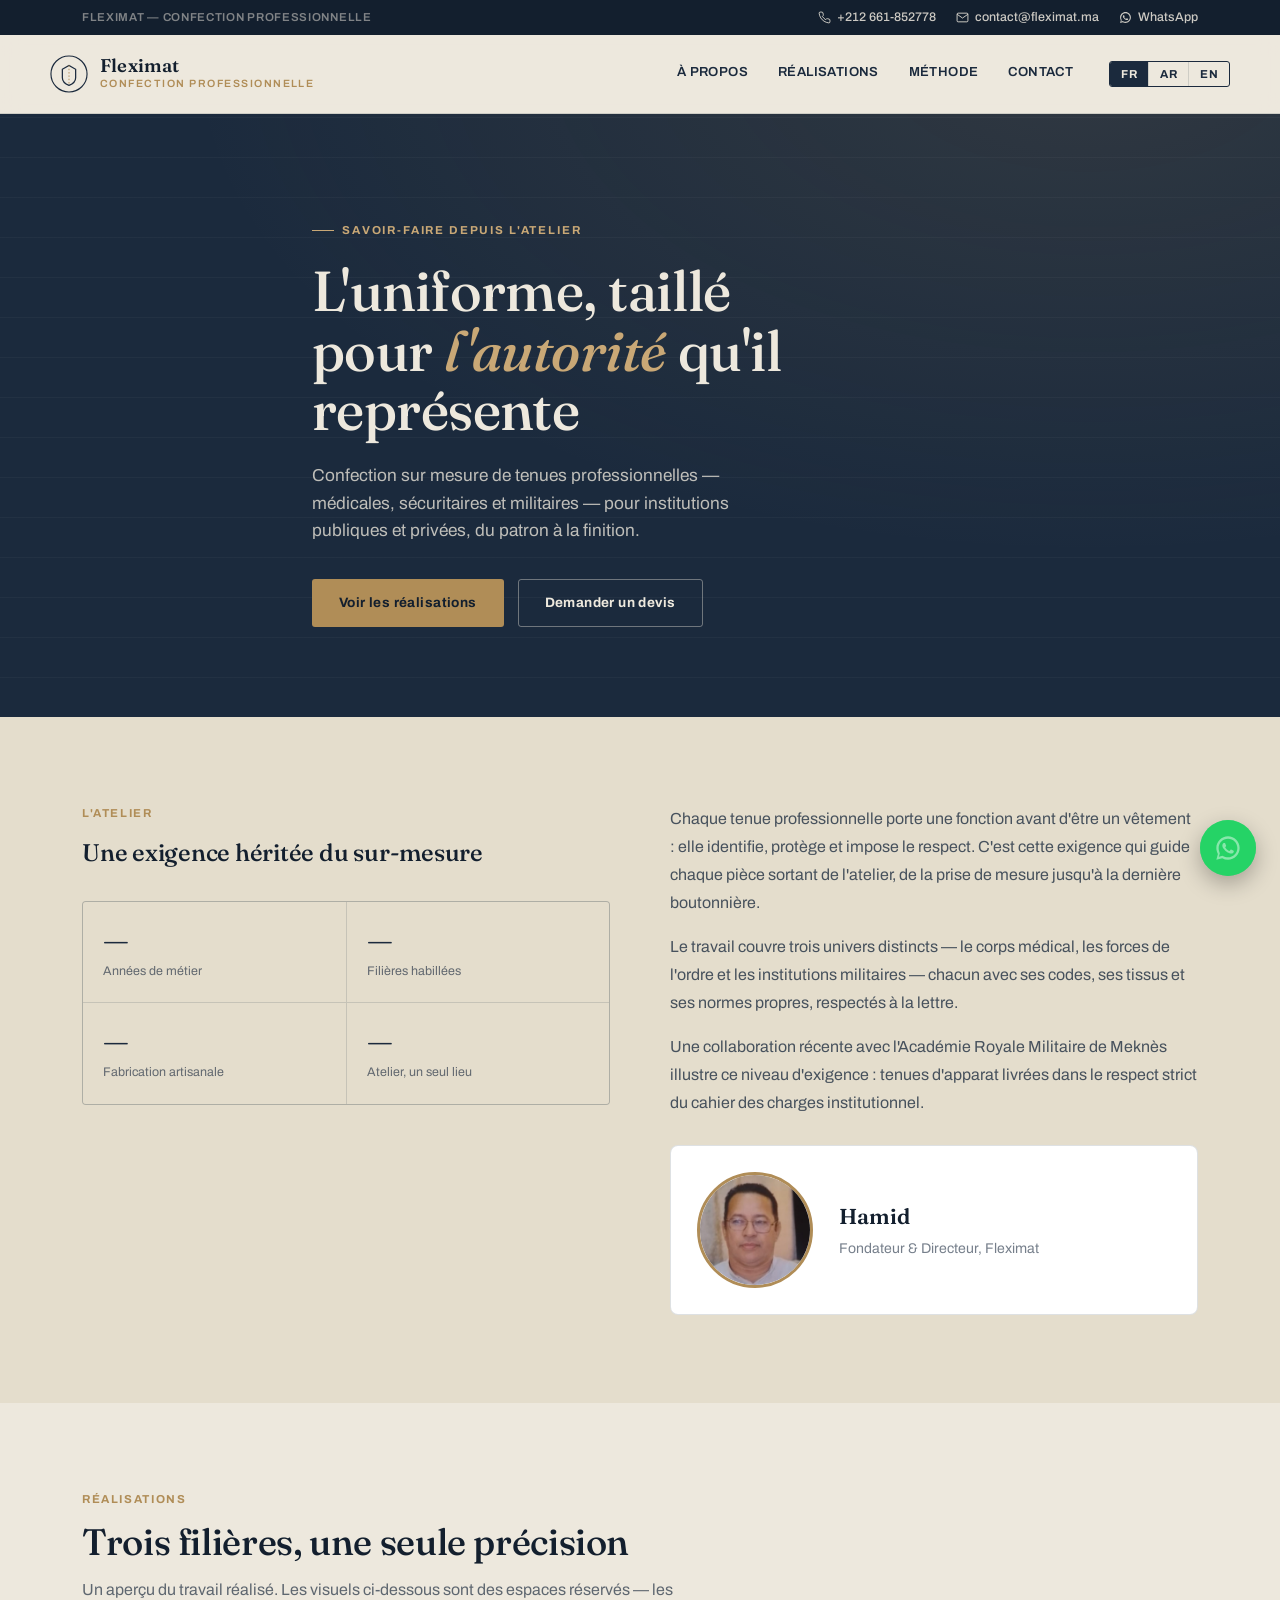
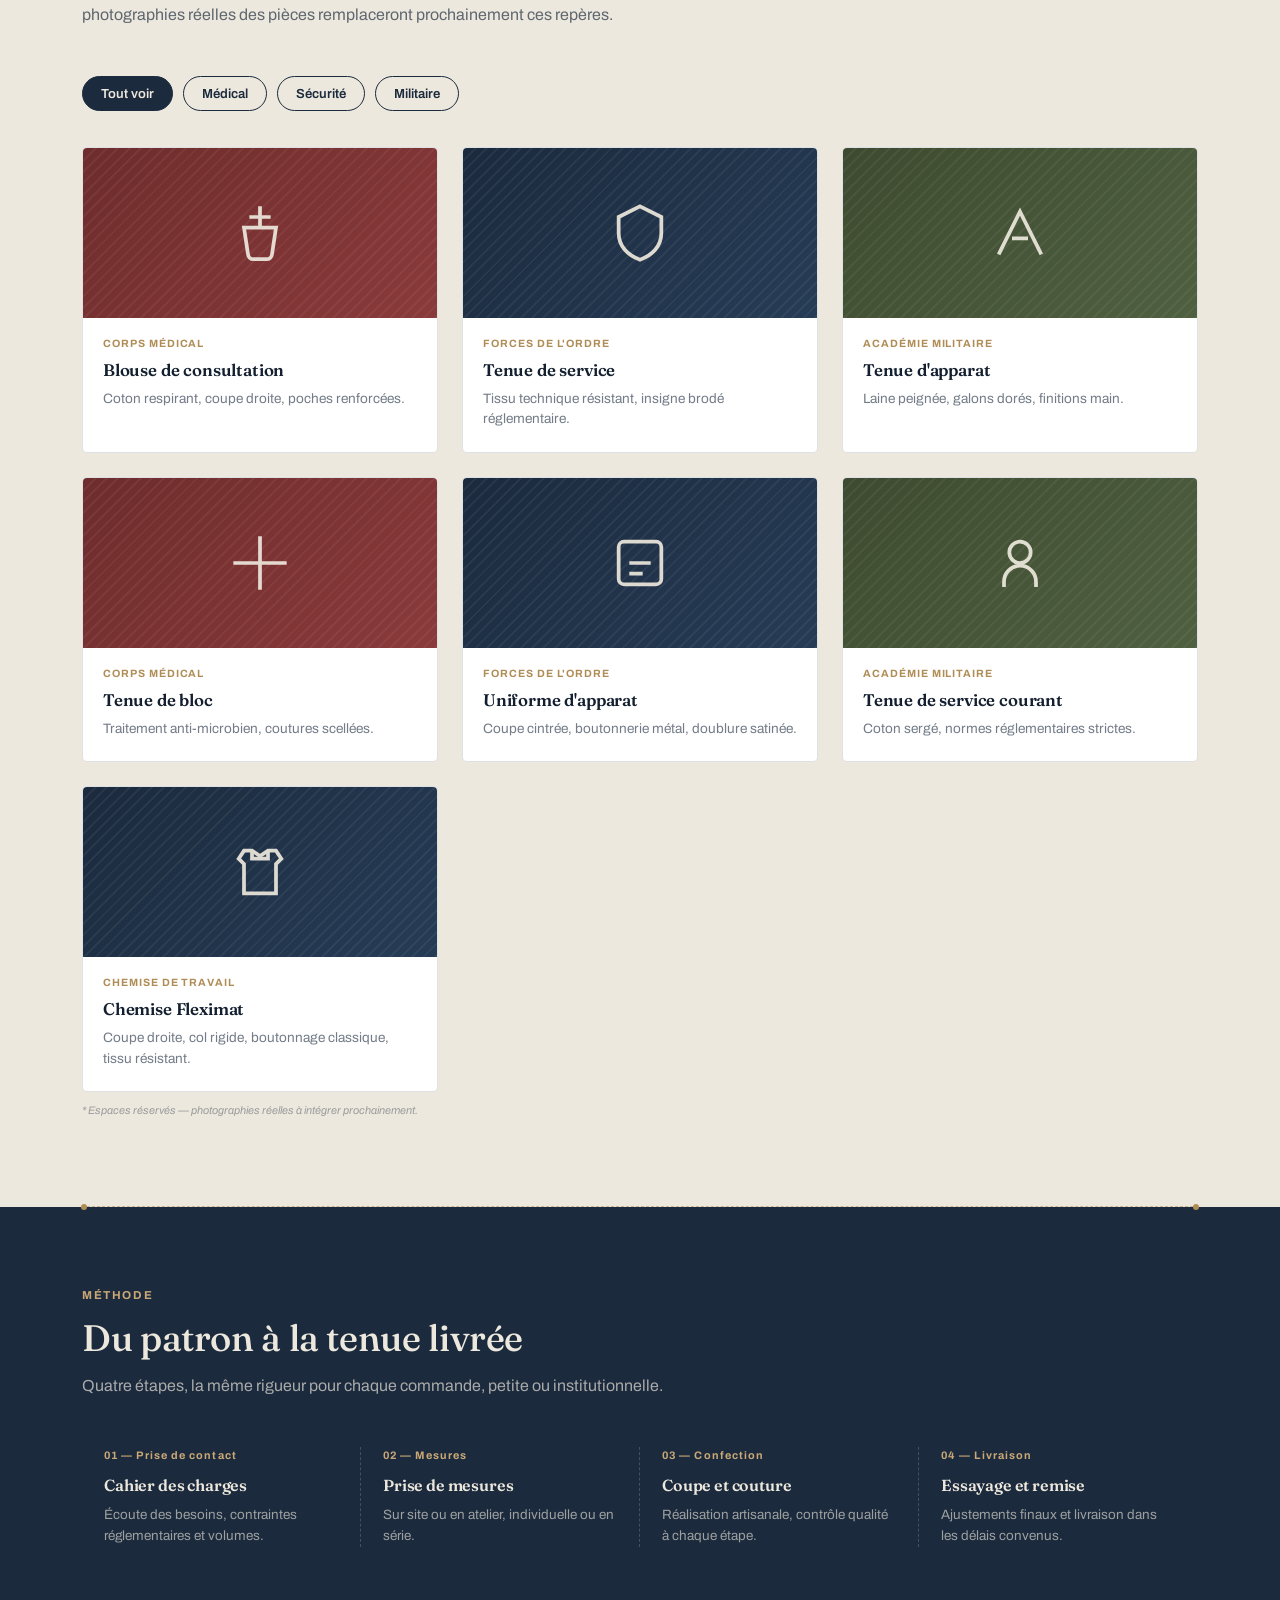
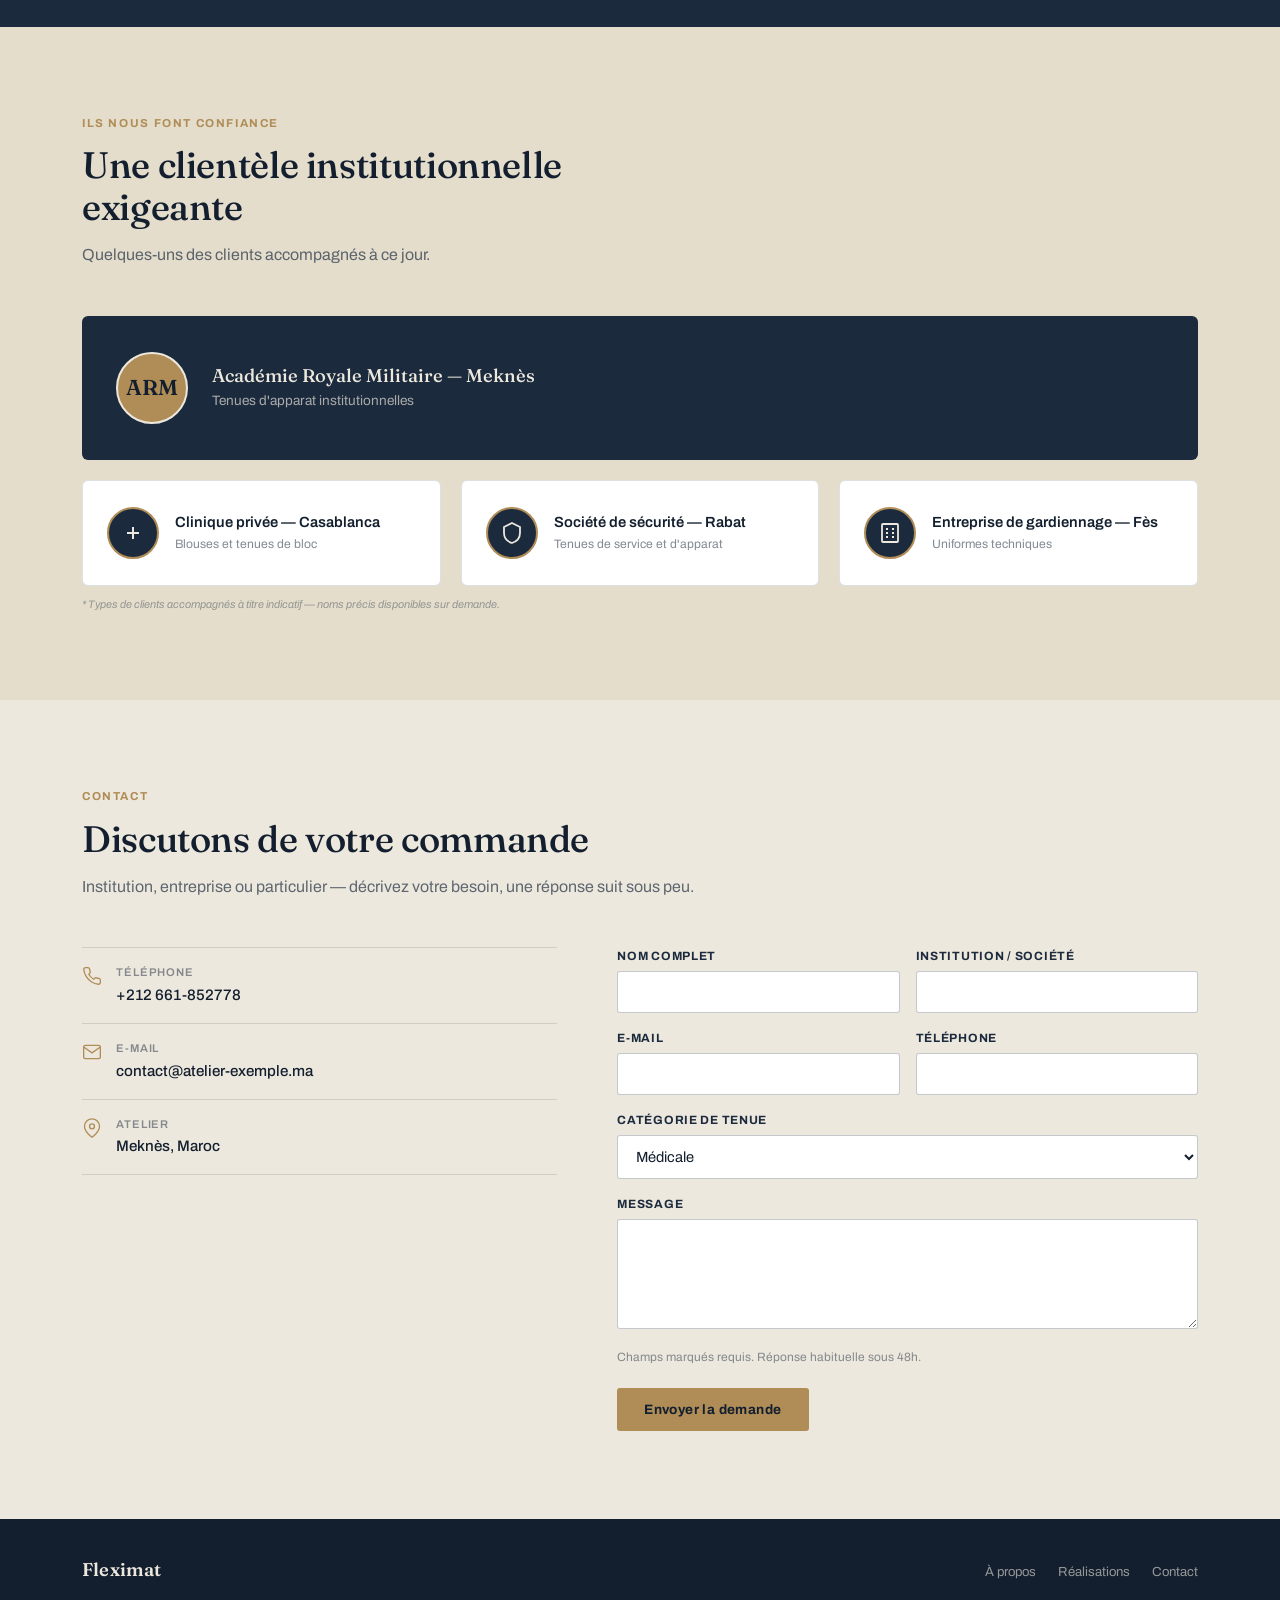
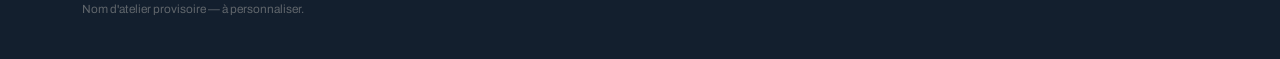
==== commit a89a39cc: "Add files via upload" ====
--- a/index.html
+++ b/index.html
@@ -169,6 +169,17 @@
   .hero {
     position: relative;
     padding: 100px 0 90px;
+    /*
+      HOW TO ADD A BACKGROUND PHOTO HERE (e.g. a workshop or fabric photo):
+      Replace the "background:" block below with something like:
+
+        background:
+          linear-gradient(rgba(19,31,46,0.82), rgba(19,31,46,0.88)),
+          url('PATH_OR_BASE64_HERE') center/cover no-repeat;
+
+      The dark gradient on top keeps the white text readable over the photo.
+      Adjust the two opacity numbers (0.82 / 0.88) — higher = darker photo, more readable text.
+    */
     background:
       radial-gradient(ellipse 900px 500px at 85% -10%, rgba(176,141,87,0.14), transparent),
       var(--navy);
@@ -189,6 +200,10 @@
     gap: 60px;
     align-items: center;
     position: relative;
+  }
+  .hero-grid-solo {
+    grid-template-columns: 1fr;
+    max-width: 720px;
   }
   .eyebrow {
     display: inline-flex;
@@ -355,15 +370,15 @@
   .founder-card {
     display: flex;
     align-items: center;
-    gap: 18px;
+    gap: 26px;
     margin-top: 28px;
-    padding: 18px;
+    padding: 26px;
     background: #fff;
     border: 1px solid var(--line);
-    border-radius: 6px;
+    border-radius: 8px;
   }
   .founder-photo {
-    width: 64px; height: 64px;
+    width: 116px; height: 116px;
     border-radius: 50%;
     flex-shrink: 0;
     background: var(--navy);
@@ -371,13 +386,17 @@
     align-items: center;
     justify-content: center;
     overflow: hidden;
-    border: 2px solid var(--brass);
+    border: 3px solid var(--brass);
   }
   .founder-photo img { width: 100%; height: 100%; object-fit: cover; }
-  .founder-photo svg { width: 30px; height: 30px; color: var(--bone); }
-  .founder-name { font-family: 'Fraunces', serif; font-size: 1rem; font-weight: 600; }
+  .founder-photo svg { width: 52px; height: 52px; color: var(--bone); }
+  .founder-name { font-family: 'Fraunces', serif; font-size: 1.35rem; font-weight: 600; }
   body.rtl .founder-name { font-family: 'Noto Naskh Arabic', serif; }
-  .founder-title { font-size: 0.78rem; color: rgba(27,42,61,0.6); margin-top: 2px; }
+  .founder-title { font-size: 0.88rem; color: rgba(27,42,61,0.6); margin-top: 4px; }
+  @media (max-width: 480px) {
+    .founder-card { flex-direction: column; text-align: center; padding: 24px 20px; }
+    .founder-photo { width: 100px; height: 100px; }
+  }
 
   /* ===== Portfolio ===== */
   .category-tabs {
@@ -479,6 +498,24 @@
     align-items: center;
     gap: 16px;
   }
+  .trust-card.featured {
+    grid-column: 1 / -1;
+    padding: 36px 34px;
+    background: var(--navy);
+    color: var(--bone);
+    gap: 24px;
+    border: none;
+  }
+  .trust-card.featured .trust-badge {
+    width: 72px; height: 72px;
+    font-size: 1.35rem;
+    background: var(--brass);
+    color: var(--navy-deep);
+    border-color: var(--bone);
+  }
+  .trust-card.featured .trust-name { font-size: 1.15rem; font-family: 'Fraunces', serif; font-weight: 500; }
+  body.rtl .trust-card.featured .trust-name { font-family: 'Noto Naskh Arabic', serif; }
+  .trust-card.featured .trust-type { color: rgba(237,232,221,0.68); font-size: 0.85rem; }
   .trust-badge {
     width: 52px; height: 52px;
     border-radius: 50%;
@@ -494,6 +531,7 @@
     border: 2px solid var(--brass);
   }
   body.rtl .trust-badge { font-family: 'Noto Naskh Arabic', serif; }
+  .trust-badge svg { width: 24px; height: 24px; }
   .trust-name { font-size: 0.92rem; font-weight: 600; line-height: 1.3; }
   .trust-type { font-size: 0.76rem; color: rgba(27,42,61,0.55); margin-top: 3px; }
   @media (max-width: 900px) {
@@ -679,6 +717,43 @@
   @media (max-width: 600px) {
     .topbar-tag { display: none; }
     .topbar-inner { justify-content: center; }
+  }
+
+  /* ===== Floating WhatsApp button ===== */
+  .wa-float {
+    position: fixed;
+    bottom: 24px;
+    right: 24px;
+    width: 56px; height: 56px;
+    border-radius: 50%;
+    background: #25D366;
+    display: flex;
+    align-items: center;
+    justify-content: center;
+    box-shadow: 0 8px 22px rgba(0,0,0,0.28);
+    z-index: 200;
+    transition: transform 0.2s ease, box-shadow 0.2s ease;
+  }
+  .wa-float:hover {
+    transform: scale(1.07);
+    box-shadow: 0 10px 26px rgba(0,0,0,0.34);
+  }
+  .wa-float svg { width: 28px; height: 28px; fill: #fff; }
+  .wa-float .wa-pulse {
+    position: absolute;
+    inset: 0;
+    border-radius: 50%;
+    background: #25D366;
+    opacity: 0.55;
+    animation: wa-ping 2.2s cubic-bezier(0,0,0.2,1) infinite;
+  }
+  @keyframes wa-ping {
+    0% { transform: scale(1); opacity: 0.55; }
+    75%, 100% { transform: scale(1.7); opacity: 0; }
+  }
+  body.rtl .wa-float { right: auto; left: 24px; }
+  @media (prefers-reduced-motion: reduce) {
+    .wa-float .wa-pulse { animation: none; display: none; }
   }
 </style>
 </head>
@@ -734,7 +809,7 @@
 </header>
 
 <section class="hero">
-  <div class="wrap hero-grid">
+  <div class="wrap hero-grid hero-grid-solo">
     <div>
       <div class="eyebrow" data-i18n="heroEyebrow">Savoir-faire depuis l'atelier</div>
       <h1 data-i18n="heroTitle">L'uniforme, taillé pour <em>l'autorité</em> qu'il représente</h1>
@@ -744,18 +819,12 @@
         <a href="#contact" class="btn btn-ghost" data-i18n="heroCta2">Demander un devis</a>
       </div>
     </div>
-    <div class="spec-card reveal">
-      <div class="spec-head">
-        <span class="spec-title" data-i18n="specTitle">Fiche de commande</span>
-        <span class="num">N° 0247</span>
-      </div>
-      <div class="spec-row"><span data-i18n="specClient">Client</span><span data-i18n="specClientVal">Institution publique</span></div>
-      <div class="spec-row"><span data-i18n="specCat">Catégorie</span><span data-i18n="specCatVal">Tenue d'académie</span></div>
-      <div class="spec-row"><span data-i18n="specTissu">Tissu</span><span data-i18n="specTissuVal">Laine peignée 280g</span></div>
-      <div class="spec-row"><span data-i18n="specFinition">Finition</span><span data-i18n="specFinitionVal">Broderie fil doré</span></div>
-      <div class="spec-row"><span data-i18n="specDelai">Délai</span><span data-i18n="specDelaiVal">4 semaines</span></div>
-      <span class="spec-tag" data-i18n="specTag">Livré — Meknès</span>
-    </div>
+    <!--
+      The "order sheet" mockup card was removed here — it showed invented
+      order details (number, fabric, delivery date) that weren't confirmed.
+      If you want it back later with REAL info from Hamid, the old code
+      is easy to re-add: same spec-card structure, just with real values.
+    -->
   </div>
 </section>
 
@@ -766,20 +835,21 @@
         <div class="section-eyebrow" data-i18n="aboutEyebrow">L'atelier</div>
         <h2 data-i18n="aboutTitle">Une exigence héritée du sur-mesure</h2>
         <div class="about-figures">
+          <!-- These figures are blank on purpose — fill in only with real numbers Hamid confirms -->
           <div class="figure-cell">
-            <div class="figure-num">15+</div>
+            <div class="figure-num">—</div>
             <div class="figure-label" data-i18n="figYears">Années de métier</div>
           </div>
           <div class="figure-cell">
-            <div class="figure-num">3</div>
+            <div class="figure-num">—</div>
             <div class="figure-label" data-i18n="figCats">Filières habillées</div>
           </div>
           <div class="figure-cell">
-            <div class="figure-num">100%</div>
+            <div class="figure-num">—</div>
             <div class="figure-label" data-i18n="figMade">Fabrication artisanale</div>
           </div>
           <div class="figure-cell">
-            <div class="figure-num">1</div>
+            <div class="figure-num">—</div>
             <div class="figure-label" data-i18n="figAtelier">Atelier, un seul lieu</div>
           </div>
         </div>
@@ -791,10 +861,10 @@
 
         <div class="founder-card">
           <div class="founder-photo">
-            <img src="[data-uri]" alt="Hamid Khemlich">
+            <img src="[data-uri]" alt="Hamid Khemlich">
           </div>
           <div>
-            <div class="founder-name" data-i18n="founderName">[Nom du fondateur]</div>
+            <div class="founder-name" data-i18n="founderName">Hamid</div>
             <div class="founder-title" data-i18n="founderTitle">Fondateur & Directeur, Fleximat</div>
           </div>
         </div>
@@ -942,14 +1012,63 @@
       <p data-i18n="trustLede">Quelques-uns des clients accompagnés à ce jour.</p>
     </div>
     <div class="trust-grid reveal">
-      <div class="trust-card">
+
+      <!--
+        ====================================================================
+        HOW TO ADD A REAL CLIENT LOGO (only after that company/institution
+        has given you written permission to use their logo):
+
+        1. Replace the badge <div> below with:
+             <div class="trust-badge">
+               <img src="PATH_OR_BASE64_HERE" alt="Company name" style="width:100%;height:100%;object-fit:cover;border-radius:50%;">
+             </div>
+        2. Update the name/type text next to it to the real client name.
+        3. Do this for EACH card you have permission for — one at a time.
+        Until you have that permission, leave the generic icon as is.
+        ====================================================================
+      -->
+      <div class="trust-card featured">
         <div class="trust-badge">ARM</div>
         <div>
           <div class="trust-name" data-i18n="trustClient1">Académie Royale Militaire — Meknès</div>
           <div class="trust-type" data-i18n="trustClient1Type">Tenues d'apparat institutionnelles</div>
         </div>
       </div>
-    </div>
+
+      <!-- Card 2: generic clinic icon — swap for real logo only with permission (see instructions above) -->
+      <div class="trust-card">
+        <div class="trust-badge">
+          <svg viewBox="0 0 24 24" fill="none" stroke="currentColor" stroke-width="2"><path d="M12 6v12M6 12h12"/></svg>
+        </div>
+        <div>
+          <div class="trust-name" data-i18n="trustClient2">Clinique privée — Casablanca</div>
+          <div class="trust-type" data-i18n="trustClient2Type">Blouses et tenues de bloc</div>
+        </div>
+      </div>
+
+      <!-- Card 3: generic security icon — swap for real logo only with permission (see instructions above) -->
+      <div class="trust-card">
+        <div class="trust-badge">
+          <svg viewBox="0 0 24 24" fill="none" stroke="currentColor" stroke-width="1.8"><path d="M12 2l8 4v6c0 5-3.5 8.5-8 10-4.5-1.5-8-5-8-10V6l8-4z"/></svg>
+        </div>
+        <div>
+          <div class="trust-name" data-i18n="trustClient3">Société de sécurité — Rabat</div>
+          <div class="trust-type" data-i18n="trustClient3Type">Tenues de service et d'apparat</div>
+        </div>
+      </div>
+
+      <!-- Card 4: generic building icon — swap for real logo only with permission (see instructions above) -->
+      <div class="trust-card">
+        <div class="trust-badge">
+          <svg viewBox="0 0 24 24" fill="none" stroke="currentColor" stroke-width="1.8"><rect x="4" y="3" width="16" height="18" rx="1"/><path d="M8 8h2M14 8h2M8 12h2M14 12h2M8 16h2M14 16h2"/></svg>
+        </div>
+        <div>
+          <div class="trust-name" data-i18n="trustClient4">Entreprise de gardiennage — Fès</div>
+          <div class="trust-type" data-i18n="trustClient4Type">Uniformes techniques</div>
+        </div>
+      </div>
+    </div>
+    <p class="placeholder-note reveal" data-i18n="trustNote">* Types de clients accompagnés à titre indicatif — noms précis disponibles sur demande.</p>
   </div>
 </section>
 
@@ -1051,12 +1170,6 @@
     heroTitle: "L'uniforme, taillé pour <em>l'autorité</em> qu'il représente",
     heroLede: "Confection sur mesure de tenues professionnelles — médicales, sécuritaires et militaires — pour institutions publiques et privées, du patron à la finition.",
     heroCta1: "Voir les réalisations", heroCta2: "Demander un devis",
-    specTitle: "Fiche de commande", specClient: "Client", specClientVal: "Institution publique",
-    specCat: "Catégorie", specCatVal: "Tenue d'académie",
-    specTissu: "Tissu", specTissuVal: "Laine peignée 280g",
-    specFinition: "Finition", specFinitionVal: "Broderie fil doré",
-    specDelai: "Délai", specDelaiVal: "4 semaines",
-    specTag: "Livré — Meknès",
     aboutEyebrow: "L'atelier", aboutTitle: "Une exigence héritée du sur-mesure",
     figYears: "Années de métier", figCats: "Filières habillées", figMade: "Fabrication artisanale", figAtelier: "Atelier, un seul lieu",
     aboutP1: "Chaque tenue professionnelle porte une fonction avant d'être un vêtement : elle identifie, protège et impose le respect. C'est cette exigence qui guide chaque pièce sortant de l'atelier, de la prise de mesure jusqu'à la dernière boutonnière.",
@@ -1067,6 +1180,10 @@
     trustEyebrow: "Ils nous font confiance", trustTitle: "Une clientèle institutionnelle exigeante",
     trustLede: "Quelques-uns des clients accompagnés à ce jour.",
     trustClient1: "Académie Royale Militaire — Meknès", trustClient1Type: "Tenues d'apparat institutionnelles",
+    trustClient2: "Clinique privée — Casablanca", trustClient2Type: "Blouses et tenues de bloc",
+    trustClient3: "Société de sécurité — Rabat", trustClient3Type: "Tenues de service et d'apparat",
+    trustClient4: "Entreprise de gardiennage — Fès", trustClient4Type: "Uniformes techniques",
+    trustNote: "* Types de clients accompagnés à titre indicatif — noms précis disponibles sur demande.",
     workEyebrow: "Réalisations", workTitle: "Trois filières, une seule précision",
     workLede: "Un aperçu du travail réalisé. Les visuels ci-dessous sont des espaces réservés — les photographies réelles des pièces remplaceront prochainement ces repères.",
     filterAll: "Tout voir", filterMedical: "Médical", filterPolice: "Sécurité", filterMilitary: "Militaire",
@@ -1100,12 +1217,6 @@
     heroTitle: "Uniforms, tailored for the <em>authority</em> they represent",
     heroLede: "Made-to-measure professional uniforms — medical, security and military — for public and private institutions, from pattern to finish.",
     heroCta1: "View the portfolio", heroCta2: "Request a quote",
-    specTitle: "Order sheet", specClient: "Client", specClientVal: "Public institution",
-    specCat: "Category", specCatVal: "Academy dress uniform",
-    specTissu: "Fabric", specTissuVal: "Combed wool 280g",
-    specFinition: "Finish", specFinitionVal: "Gold thread embroidery",
-    specDelai: "Lead time", specDelaiVal: "4 weeks",
-    specTag: "Delivered — Meknès",
     aboutEyebrow: "The workshop", aboutTitle: "A rigor inherited from bespoke tailoring",
     figYears: "Years in the craft", figCats: "Fields dressed", figMade: "Handmade production", figAtelier: "One workshop, one place",
     aboutP1: "Every professional uniform carries a function before being a garment: it identifies, protects, and commands respect. That standard guides every piece leaving the workshop, from the first measurement to the last buttonhole.",
@@ -1116,6 +1227,10 @@
     trustEyebrow: "Trusted by", trustTitle: "A demanding institutional clientele",
     trustLede: "A few of the clients supported to date.",
     trustClient1: "Royal Military Academy — Meknès", trustClient1Type: "Institutional ceremonial uniforms",
+    trustClient2: "Private clinic — Casablanca", trustClient2Type: "Coats and surgical scrubs",
+    trustClient3: "Security company — Rabat", trustClient3Type: "Duty and dress uniforms",
+    trustClient4: "Guarding company — Fès", trustClient4Type: "Technical uniforms",
+    trustNote: "* Client types shown for illustration — precise names available on request.",
     workEyebrow: "Portfolio", workTitle: "Three fields, one precision",
     workLede: "A glimpse of the work delivered. The visuals below are placeholders — real photographs of the pieces will replace these markers soon.",
     filterAll: "View all", filterMedical: "Medical", filterPolice: "Security", filterMilitary: "Military",
@@ -1149,12 +1264,6 @@
     heroTitle: "الزي الموحد، مُفصّل بما يليق <em>بالسلطة</em> التي يمثلها",
     heroLede: "خياطة احترافية على المقاس للأزياء الموحدة — الطبية والأمنية والعسكرية — لصالح المؤسسات العمومية والخاصة، من التصميم إلى التشطيب.",
     heroCta1: "مشاهدة الأعمال", heroCta2: "طلب عرض سعر",
-    specTitle: "بطاقة الطلبية", specClient: "الزبون", specClientVal: "مؤسسة عمومية",
-    specCat: "الفئة", specCatVal: "زي أكاديمي رسمي",
-    specTissu: "القماش", specTissuVal: "صوف ممشط 280غ",
-    specFinition: "التشطيب", specFinitionVal: "تطريز بخيط ذهبي",
-    specDelai: "الأجل", specDelaiVal: "4 أسابيع",
-    specTag: "تم التسليم — مكناس",
     aboutEyebrow: "الورشة", aboutTitle: "دقة موروثة من الخياطة على المقاس",
     figYears: "سنوات من الخبرة", figCats: "مجالات تمت خياطتها", figMade: "صناعة يدوية بالكامل", figAtelier: "ورشة واحدة، مكان واحد",
     aboutP1: "كل زي احترافي يحمل وظيفة قبل أن يكون لباسًا: فهو يُعرّف ويحمي ويفرض الاحترام. هذه الدقة توجّه كل قطعة تخرج من الورشة، من أخذ القياس إلى آخر عروة.",
@@ -1165,6 +1274,10 @@
     trustEyebrow: "يثقون بنا", trustTitle: "عملاء مؤسساتيون بمعايير عالية",
     trustLede: "بعض العملاء الذين تم التعامل معهم إلى حد الآن.",
     trustClient1: "الأكاديمية الملكية العسكرية — مكناس", trustClient1Type: "أزياء رسمية مؤسساتية",
+    trustClient2: "عيادة خاصة — الدار البيضاء", trustClient2Type: "معاطف وأزياء غرفة العمليات",
+    trustClient3: "شركة أمن — الرباط", trustClient3Type: "زي الخدمة والزي الرسمي",
+    trustClient4: "شركة حراسة — فاس", trustClient4Type: "أزياء تقنية",
+    trustNote: "* أنواع العملاء معروضة على سبيل التوضيح — الأسماء الدقيقة متوفرة عند الطلب.",
     workEyebrow: "الأعمال", workTitle: "ثلاثة مجالات، دقة واحدة",
     workLede: "لمحة عن الأعمال المُنجزة. الصور أدناه هي عناصر نائبة مؤقتة — وستُستبدل قريبًا بصور حقيقية للقطع.",
     filterAll: "عرض الكل", filterMedical: "طبي", filterPolice: "أمني", filterMilitary: "عسكري",
@@ -1233,5 +1346,10 @@
 revealEls.forEach(el => io.observe(el));
 </script>
 
+<a class="wa-float" href="https://wa.me/212661852778" target="_blank" rel="noopener" aria-label="WhatsApp">
+  <span class="wa-pulse"></span>
+  <svg viewBox="0 0 24 24"><path d="M12 2C6.48 2 2 6.48 2 12c0 1.85.5 3.58 1.35 5.07L2 22l5.06-1.32A9.94 9.94 0 0 0 12 22c5.52 0 10-4.48 10-10S17.52 2 12 2zm0 18c-1.6 0-3.1-.43-4.4-1.18l-.31-.18-3.1.81.83-3.02-.2-.31A7.94 7.94 0 0 1 4 12c0-4.41 3.59-8 8-8s8 3.59 8 8-3.59 8-8 8zm4.4-5.85c-.24-.12-1.43-.7-1.65-.78-.22-.08-.38-.12-.54.12-.16.24-.62.78-.76.94-.14.16-.28.18-.52.06-.24-.12-1.01-.37-1.92-1.19-.71-.63-1.19-1.41-1.33-1.65-.14-.24-.01-.37.11-.49.11-.11.24-.28.36-.42.12-.14.16-.24.24-.4.08-.16.04-.3-.02-.42-.06-.12-.54-1.3-.74-1.78-.19-.46-.39-.4-.54-.4-.14 0-.3-.02-.46-.02s-.42.06-.64.3c-.22.24-.84.82-.84 2s.86 2.32.98 2.48c.12.16 1.7 2.6 4.12 3.64.58.25 1.03.4 1.38.51.58.18 1.11.16 1.53.1.47-.07 1.43-.58 1.63-1.14.2-.56.2-1.04.14-1.14-.06-.1-.22-.16-.46-.28z"/></svg>
+</a>
+
 </body>
 </html>
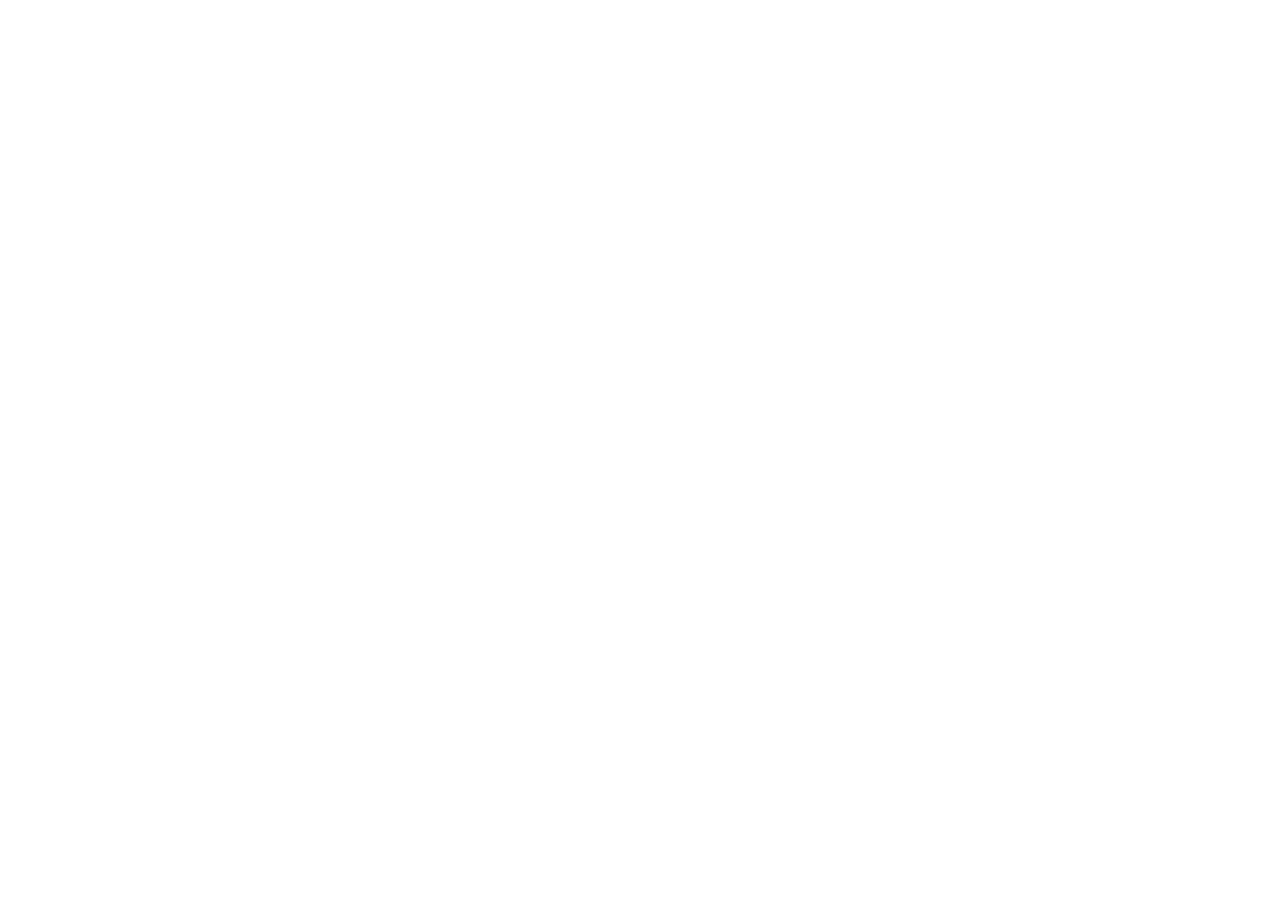
==== commit edfa4527: "Create index.html" ====
--- a/index.html
+++ b/index.html
@@ -1,1355 +1,31 @@
-<!DOCTYPE html>
-<html lang="fr" dir="ltr">
-<head>
-<meta charset="UTF-8">
-<meta name="viewport" content="width=device-width, initial-scale=1.0">
-<title>Atelier de Confection Professionnelle</title>
-<link rel="preconnect" href="https://fonts.googleapis.com">
-<link href="https://fonts.googleapis.com/css2?family=Fraunces:opsz,wght@9..144,300;9..144,400;9..144,500;9..144,600&family=Archivo:wght@400;500;600;700&family=Noto+Naskh+Arabic:wght@400;500;600;700&display=swap" rel="stylesheet">
-<style>
-  :root {
-    --navy: #1B2A3D;
-    --navy-deep: #131F2E;
-    --bone: #EDE8DD;
-    --bone-warm: #E4DDCC;
-    --brass: #B08D57;
-    --brass-light: #C9A876;
-    --charcoal: #2A2A28;
-    --burgundy: #6E2C2C;
-    --line: rgba(27,42,61,0.14);
-  }
-
-  * { margin: 0; padding: 0; box-sizing: border-box; }
-
-  html { scroll-behavior: smooth; }
-
-  body {
-    background: var(--bone);
-    color: var(--navy-deep);
-    font-family: 'Archivo', sans-serif;
-    line-height: 1.5;
-    overflow-x: hidden;
-  }
-
-  [lang-content] { display: none; }
-  [lang-content].active { display: block; }
-  span[lang-content].active { display: inline; }
-
-  body.rtl { direction: rtl; }
-  body.rtl .signature-mark { direction: ltr; }
-
-  h1, h2, h3, .display {
-    font-family: 'Fraunces', serif;
-    font-weight: 500;
-    letter-spacing: -0.01em;
-  }
-
-  body.rtl h1, body.rtl h2, body.rtl h3, body.rtl .display, body.rtl p, body.rtl span, body.rtl a, body.rtl li, body.rtl label, body.rtl input, body.rtl textarea, body.rtl button {
-    font-family: 'Noto Naskh Arabic', serif;
-  }
-
-  a { color: inherit; text-decoration: none; }
-
-  .wrap {
-    max-width: 1180px;
-    margin: 0 auto;
-    padding: 0 32px;
-  }
-
-  /* ===== Stitched seam divider - signature element ===== */
-  .seam {
-    position: relative;
-    height: 1px;
-    background: transparent;
-    border-top: 1.5px dashed rgba(176,141,87,0.55);
-    width: 100%;
-  }
-  .seam::before, .seam::after {
-    content: '';
-    position: absolute;
-    top: -3px;
-    width: 6px; height: 6px;
-    border-radius: 50%;
-    background: var(--brass);
-  }
-  .seam::before { left: -1px; }
-  .seam::after { right: -1px; }
-
-  /* ===== Header ===== */
-  header {
-    position: sticky;
-    top: 0;
-    z-index: 100;
-    background: rgba(237,232,221,0.92);
-    backdrop-filter: blur(10px);
-    border-bottom: 1px solid var(--line);
-  }
-  .header-inner {
-    display: flex;
-    align-items: center;
-    justify-content: space-between;
-    padding: 20px 0;
-  }
-  .brandmark {
-    display: flex;
-    align-items: center;
-    gap: 12px;
-  }
-  .brandmark-icon {
-    width: 38px; height: 38px;
-    flex-shrink: 0;
-  }
-  .brand-name {
-    font-family: 'Fraunces', serif;
-    font-size: 1.15rem;
-    font-weight: 600;
-    letter-spacing: 0.01em;
-    line-height: 1.1;
-  }
-  body.rtl .brand-name { font-family: 'Noto Naskh Arabic', serif; }
-  .brand-sub {
-    font-size: 0.66rem;
-    letter-spacing: 0.14em;
-    text-transform: uppercase;
-    color: var(--brass);
-    font-weight: 600;
-  }
-  nav {
-    display: flex;
-    align-items: center;
-    gap: 36px;
-  }
-  .nav-links { display: flex; gap: 30px; }
-  .nav-links a {
-    font-size: 0.82rem;
-    letter-spacing: 0.03em;
-    text-transform: uppercase;
-    font-weight: 600;
-    color: var(--navy);
-    position: relative;
-    padding-bottom: 3px;
-  }
-  .nav-links a::after {
-    content: '';
-    position: absolute;
-    bottom: 0; left: 0;
-    width: 0; height: 1.5px;
-    background: var(--brass);
-    transition: width 0.25s ease;
-  }
-  .nav-links a:hover::after { width: 100%; }
-
-  .lang-switch {
-    display: flex;
-    border: 1px solid var(--navy);
-    border-radius: 3px;
-    overflow: hidden;
-  }
-  .lang-switch button {
-    background: transparent;
-    border: none;
-    padding: 6px 11px;
-    font-size: 0.72rem;
-    font-weight: 700;
-    letter-spacing: 0.04em;
-    cursor: pointer;
-    color: var(--navy);
-    font-family: 'Archivo', sans-serif;
-    border-inline-start: 1px solid var(--line);
-  }
-  .lang-switch button:first-child { border-inline-start: none; }
-  .lang-switch button.active {
-    background: var(--navy);
-    color: var(--bone);
-  }
-
-  .mobile-toggle { display: none; }
-
-  /* ===== Hero ===== */
-  .hero {
-    position: relative;
-    padding: 100px 0 90px;
-    /*
-      HOW TO ADD A BACKGROUND PHOTO HERE (e.g. a workshop or fabric photo):
-      Replace the "background:" block below with something like:
-
-        background:
-          linear-gradient(rgba(19,31,46,0.82), rgba(19,31,46,0.88)),
-          url('PATH_OR_BASE64_HERE') center/cover no-repeat;
-
-      The dark gradient on top keeps the white text readable over the photo.
-      Adjust the two opacity numbers (0.82 / 0.88) — higher = darker photo, more readable text.
-    */
-    background:
-      radial-gradient(ellipse 900px 500px at 85% -10%, rgba(176,141,87,0.14), transparent),
-      var(--navy);
-    color: var(--bone);
-    overflow: hidden;
-  }
-  .hero::before {
-    content: '';
-    position: absolute;
-    inset: 0;
-    background-image:
-      repeating-linear-gradient(0deg, transparent, transparent 39px, rgba(237,232,221,0.035) 39px, rgba(237,232,221,0.035) 40px);
-    pointer-events: none;
-  }
-  .hero-grid {
-    display: grid;
-    grid-template-columns: 1.15fr 0.85fr;
-    gap: 60px;
-    align-items: center;
-    position: relative;
-  }
-  .hero-grid-solo {
-    grid-template-columns: 1fr;
-    max-width: 720px;
-  }
-  .eyebrow {
-    display: inline-flex;
-    align-items: center;
-    gap: 8px;
-    font-size: 0.72rem;
-    letter-spacing: 0.16em;
-    text-transform: uppercase;
-    color: var(--brass-light);
-    font-weight: 700;
-    margin-bottom: 22px;
-  }
-  .eyebrow::before {
-    content: '';
-    width: 22px; height: 1px;
-    background: var(--brass-light);
-  }
-  .hero h1 {
-    font-size: clamp(2.4rem, 4.4vw, 3.6rem);
-    line-height: 1.06;
-    font-weight: 500;
-    margin-bottom: 22px;
-    max-width: 15ch;
-  }
-  .hero h1 em {
-    font-style: italic;
-    color: var(--brass-light);
-  }
-  .hero p.lede {
-    font-size: 1.08rem;
-    color: rgba(237,232,221,0.78);
-    max-width: 46ch;
-    margin-bottom: 34px;
-    line-height: 1.6;
-  }
-  .hero-ctas { display: flex; gap: 14px; flex-wrap: wrap; }
-  .btn {
-    display: inline-flex;
-    align-items: center;
-    gap: 8px;
-    padding: 13px 26px;
-    font-size: 0.85rem;
-    font-weight: 700;
-    letter-spacing: 0.03em;
-    border-radius: 3px;
-    cursor: pointer;
-    border: 1px solid transparent;
-    font-family: 'Archivo', sans-serif;
-    transition: transform 0.18s ease, background 0.18s ease;
-  }
-  body.rtl .btn { font-family: 'Noto Naskh Arabic', serif; }
-  .btn:hover { transform: translateY(-1px); }
-  .btn-primary { background: var(--brass); color: var(--navy-deep); }
-  .btn-primary:hover { background: var(--brass-light); }
-  .btn-ghost { border-color: rgba(237,232,221,0.4); color: var(--bone); }
-  .btn-ghost:hover { background: rgba(237,232,221,0.08); }
-
-  /* Hero measurement card — signature visual */
-  .spec-card {
-    background: var(--bone);
-    color: var(--navy-deep);
-    border-radius: 4px;
-    padding: 30px 28px;
-    position: relative;
-    box-shadow: 0 30px 60px -20px rgba(0,0,0,0.5);
-  }
-  .spec-card::before {
-    content: '';
-    position: absolute;
-    top: 14px; left: 14px; right: 14px; bottom: 14px;
-    border: 1px dashed rgba(27,42,61,0.18);
-    border-radius: 2px;
-    pointer-events: none;
-  }
-  .spec-head {
-    display: flex;
-    justify-content: space-between;
-    align-items: baseline;
-    border-bottom: 1px solid var(--line);
-    padding-bottom: 14px;
-    margin-bottom: 16px;
-  }
-  .spec-head .num { font-size: 0.68rem; letter-spacing: 0.1em; color: var(--brass); font-weight: 700; }
-  .spec-title { font-family: 'Fraunces', serif; font-size: 1.1rem; }
-  body.rtl .spec-title { font-family: 'Noto Naskh Arabic', serif; }
-  .spec-row {
-    display: flex;
-    justify-content: space-between;
-    padding: 9px 0;
-    font-size: 0.85rem;
-    border-bottom: 1px dotted rgba(27,42,61,0.16);
-  }
-  .spec-row span:first-child { color: rgba(27,42,61,0.6); }
-  .spec-row span:last-child { font-weight: 600; }
-  .spec-tag {
-    display: inline-block;
-    margin-top: 18px;
-    font-size: 0.66rem;
-    letter-spacing: 0.1em;
-    text-transform: uppercase;
-    background: var(--navy);
-    color: var(--bone);
-    padding: 5px 10px;
-    border-radius: 2px;
-    font-weight: 700;
-  }
-
-  /* ===== Section shell ===== */
-  section { padding: 88px 0; }
-  .section-head { margin-bottom: 48px; max-width: 640px; }
-  .section-eyebrow {
-    font-size: 0.72rem;
-    letter-spacing: 0.14em;
-    text-transform: uppercase;
-    color: var(--brass);
-    font-weight: 700;
-    margin-bottom: 12px;
-  }
-  .section-head h2 {
-    font-size: clamp(1.7rem, 3vw, 2.3rem);
-    font-weight: 500;
-    line-height: 1.15;
-    margin-bottom: 14px;
-  }
-  .section-head p { color: rgba(27,42,61,0.68); font-size: 1rem; line-height: 1.6; }
-
-  /* ===== About ===== */
-  .about { background: var(--bone-warm); }
-  .about-grid {
-    display: grid;
-    grid-template-columns: 1fr 1fr;
-    gap: 60px;
-    align-items: start;
-  }
-  .about-figures {
-    display: grid;
-    grid-template-columns: 1fr 1fr;
-    gap: 1px;
-    background: var(--line);
-    border: 1px solid var(--line);
-    border-radius: 4px;
-    overflow: hidden;
-    margin-top: 30px;
-  }
-  .figure-cell {
-    background: var(--bone-warm);
-    padding: 22px 20px;
-  }
-  .figure-num {
-    font-family: 'Fraunces', serif;
-    font-size: 2rem;
-    color: var(--navy);
-    line-height: 1;
-    margin-bottom: 6px;
-  }
-  body.rtl .figure-num { font-family: 'Noto Naskh Arabic', serif; }
-  .figure-label {
-    font-size: 0.78rem;
-    color: rgba(27,42,61,0.65);
-  }
-  .about-copy p { margin-bottom: 16px; color: rgba(27,42,61,0.78); line-height: 1.75; }
-  .about-copy p:last-child { margin-bottom: 0; }
-
-  .founder-card {
-    display: flex;
-    align-items: center;
-    gap: 26px;
-    margin-top: 28px;
-    padding: 26px;
-    background: #fff;
-    border: 1px solid var(--line);
-    border-radius: 8px;
-  }
-  .founder-photo {
-    width: 116px; height: 116px;
-    border-radius: 50%;
-    flex-shrink: 0;
-    background: var(--navy);
-    display: flex;
-    align-items: center;
-    justify-content: center;
-    overflow: hidden;
-    border: 3px solid var(--brass);
-  }
-  .founder-photo img { width: 100%; height: 100%; object-fit: cover; }
-  .founder-photo svg { width: 52px; height: 52px; color: var(--bone); }
-  .founder-name { font-family: 'Fraunces', serif; font-size: 1.35rem; font-weight: 600; }
-  body.rtl .founder-name { font-family: 'Noto Naskh Arabic', serif; }
-  .founder-title { font-size: 0.88rem; color: rgba(27,42,61,0.6); margin-top: 4px; }
-  @media (max-width: 480px) {
-    .founder-card { flex-direction: column; text-align: center; padding: 24px 20px; }
-    .founder-photo { width: 100px; height: 100px; }
-  }
-
-  /* ===== Portfolio ===== */
-  .category-tabs {
-    display: flex;
-    gap: 10px;
-    margin-bottom: 36px;
-    flex-wrap: wrap;
-  }
-  .cat-btn {
-    padding: 9px 18px;
-    border: 1px solid var(--navy);
-    border-radius: 30px;
-    font-size: 0.82rem;
-    font-weight: 600;
-    background: transparent;
-    color: var(--navy);
-    cursor: pointer;
-    font-family: 'Archivo', sans-serif;
-    transition: all 0.2s ease;
-  }
-  body.rtl .cat-btn { font-family: 'Noto Naskh Arabic', serif; }
-  .cat-btn.active { background: var(--navy); color: var(--bone); }
-
-  .portfolio-grid {
-    display: grid;
-    grid-template-columns: repeat(3, 1fr);
-    gap: 24px;
-  }
-  .swatch-card {
-    background: #fff;
-    border: 1px solid var(--line);
-    border-radius: 5px;
-    overflow: hidden;
-    transition: box-shadow 0.25s ease, transform 0.25s ease;
-  }
-  .swatch-card:hover {
-    box-shadow: 0 20px 40px -18px rgba(27,42,61,0.28);
-    transform: translateY(-3px);
-  }
-  .swatch-visual {
-    height: 170px;
-    position: relative;
-    display: flex;
-    align-items: center;
-    justify-content: center;
-    overflow: hidden;
-  }
-  .swatch-visual svg { width: 64px; height: 64px; opacity: 0.92; }
-  .swatch-visual::after {
-    content: '';
-    position: absolute;
-    inset: 0;
-    background-image: repeating-linear-gradient(135deg, rgba(255,255,255,0.05) 0 2px, transparent 2px 8px);
-  }
-  .swatch-visual.medical { background: linear-gradient(135deg, #6E2C2C, #8a3a3a); }
-  .swatch-visual.police { background: linear-gradient(135deg, #1B2A3D, #263c56); }
-  .swatch-visual.military { background: linear-gradient(135deg, #3d4a2f, #4f6040); }
-  .swatch-body { padding: 18px 20px 22px; }
-  .swatch-tag {
-    font-size: 0.66rem;
-    letter-spacing: 0.09em;
-    text-transform: uppercase;
-    font-weight: 700;
-    color: var(--brass);
-    margin-bottom: 6px;
-    display: block;
-  }
-  .swatch-body h3 { font-size: 1.05rem; font-weight: 600; margin-bottom: 6px; }
-  .swatch-body p { font-size: 0.85rem; color: rgba(27,42,61,0.62); line-height: 1.5; }
-  .placeholder-note {
-    font-size: 0.68rem;
-    color: rgba(27,42,61,0.4);
-    margin-top: 10px;
-    font-style: italic;
-  }
-
-  /* ===== Process / seam divider band ===== */
-  .process-band {
-    background: var(--navy);
-    color: var(--bone);
-    padding: 80px 0;
-  }
-  .process-band .section-eyebrow { color: var(--brass-light); }
-  .process-band .section-head p { color: rgba(237,232,221,0.68); }
-
-  /* ===== Trust wall ===== */
-  .trust-wall { background: var(--bone-warm); }
-  .trust-grid {
-    display: grid;
-    grid-template-columns: repeat(3, 1fr);
-    gap: 20px;
-  }
-  .trust-card {
-    background: #fff;
-    border: 1px solid var(--line);
-    border-radius: 6px;
-    padding: 26px 24px;
-    display: flex;
-    align-items: center;
-    gap: 16px;
-  }
-  .trust-card.featured {
-    grid-column: 1 / -1;
-    padding: 36px 34px;
-    background: var(--navy);
-    color: var(--bone);
-    gap: 24px;
-    border: none;
-  }
-  .trust-card.featured .trust-badge {
-    width: 72px; height: 72px;
-    font-size: 1.35rem;
-    background: var(--brass);
-    color: var(--navy-deep);
-    border-color: var(--bone);
-  }
-  .trust-card.featured .trust-name { font-size: 1.15rem; font-family: 'Fraunces', serif; font-weight: 500; }
-  body.rtl .trust-card.featured .trust-name { font-family: 'Noto Naskh Arabic', serif; }
-  .trust-card.featured .trust-type { color: rgba(237,232,221,0.68); font-size: 0.85rem; }
-  .trust-badge {
-    width: 52px; height: 52px;
-    border-radius: 50%;
-    background: var(--navy);
-    color: var(--bone);
-    display: flex;
-    align-items: center;
-    justify-content: center;
-    font-family: 'Fraunces', serif;
-    font-weight: 600;
-    font-size: 1.05rem;
-    flex-shrink: 0;
-    border: 2px solid var(--brass);
-  }
-  body.rtl .trust-badge { font-family: 'Noto Naskh Arabic', serif; }
-  .trust-badge svg { width: 24px; height: 24px; }
-  .trust-name { font-size: 0.92rem; font-weight: 600; line-height: 1.3; }
-  .trust-type { font-size: 0.76rem; color: rgba(27,42,61,0.55); margin-top: 3px; }
-  @media (max-width: 900px) {
-    .trust-grid { grid-template-columns: 1fr; }
-  }
-  .process-grid {
-    display: grid;
-    grid-template-columns: repeat(4, 1fr);
-    gap: 0;
-  }
-  .process-step {
-    padding: 0 22px;
-    position: relative;
-  }
-  .process-step:not(:last-child)::after {
-    content: '';
-    position: absolute;
-    top: 0; bottom: 0;
-    inset-inline-end: 0;
-    border-inline-end: 1px dashed rgba(237,232,221,0.2);
-  }
-  .process-step .p-tag {
-    font-size: 0.68rem;
-    letter-spacing: 0.1em;
-    color: var(--brass-light);
-    font-weight: 700;
-    margin-bottom: 10px;
-  }
-  .process-step h3 { font-size: 1rem; margin-bottom: 8px; font-weight: 600; }
-  .process-step p { font-size: 0.84rem; color: rgba(237,232,221,0.62); line-height: 1.55; }
-
-  /* ===== Contact ===== */
-  .contact-grid {
-    display: grid;
-    grid-template-columns: 0.9fr 1.1fr;
-    gap: 60px;
-  }
-  .contact-info-row {
-    display: flex;
-    gap: 14px;
-    padding: 16px 0;
-    border-bottom: 1px solid var(--line);
-  }
-  .contact-info-row:first-of-type { border-top: 1px solid var(--line); }
-  .contact-info-row .ci-icon {
-    width: 20px; height: 20px;
-    flex-shrink: 0;
-    margin-top: 2px;
-    color: var(--brass);
-  }
-  .contact-info-row .ci-label {
-    font-size: 0.7rem;
-    text-transform: uppercase;
-    letter-spacing: 0.08em;
-    color: rgba(27,42,61,0.5);
-    margin-bottom: 3px;
-    font-weight: 600;
-  }
-  .contact-info-row .ci-val { font-size: 0.95rem; font-weight: 500; }
-  .contact-info-row .ci-val a { color: inherit; text-decoration: none; }
-  .contact-info-row .ci-val a:hover { color: var(--brass); text-decoration: underline; }
-
-  form { display: flex; flex-direction: column; gap: 16px; }
-  .form-row { display: grid; grid-template-columns: 1fr 1fr; gap: 16px; }
-  label {
-    display: block;
-    font-size: 0.75rem;
-    text-transform: uppercase;
-    letter-spacing: 0.06em;
-    font-weight: 700;
-    color: var(--navy);
-    margin-bottom: 6px;
-  }
-  input, textarea, select {
-    width: 100%;
-    padding: 12px 14px;
-    border: 1px solid rgba(27,42,61,0.25);
-    border-radius: 3px;
-    background: #fff;
-    font-size: 0.92rem;
-    font-family: 'Archivo', sans-serif;
-    color: var(--navy-deep);
-  }
-  body.rtl input, body.rtl textarea, body.rtl select { font-family: 'Noto Naskh Arabic', serif; }
-  input:focus, textarea:focus, select:focus {
-    outline: 2px solid var(--brass);
-    outline-offset: 1px;
-    border-color: var(--brass);
-  }
-  textarea { resize: vertical; min-height: 110px; }
-  .form-submit {
-    margin-top: 6px;
-    align-self: flex-start;
-  }
-  .form-note { font-size: 0.75rem; color: rgba(27,42,61,0.5); margin-top: -4px; }
-
-  /* ===== Footer ===== */
-  footer {
-    background: var(--navy-deep);
-    color: rgba(237,232,221,0.6);
-    padding: 40px 0;
-  }
-  .footer-inner {
-    display: flex;
-    justify-content: space-between;
-    align-items: center;
-    flex-wrap: wrap;
-    gap: 16px;
-  }
-  .footer-inner .brand-name { color: var(--bone); }
-  .footer-links { display: flex; gap: 22px; font-size: 0.82rem; }
-  .footer-fine { font-size: 0.74rem; color: rgba(237,232,221,0.35); }
-
-  /* ===== Reveal on scroll ===== */
-  .reveal {
-    opacity: 0;
-    transform: translateY(18px);
-    transition: opacity 0.6s ease, transform 0.6s ease;
-  }
-  .reveal.in { opacity: 1; transform: translateY(0); }
-
-  @media (prefers-reduced-motion: reduce) {
-    .reveal { opacity: 1; transform: none; transition: none; }
-    * { scroll-behavior: auto !important; }
-  }
-
-  /* ===== Responsive ===== */
-  @media (max-width: 900px) {
-    .hero-grid { grid-template-columns: 1fr; }
-    .spec-card { max-width: 420px; }
-    .about-grid { grid-template-columns: 1fr; }
-    .portfolio-grid { grid-template-columns: repeat(2, 1fr); }
-    .process-grid { grid-template-columns: 1fr 1fr; gap: 30px 0; }
-    .process-step:not(:last-child)::after { display: none; }
-    .contact-grid { grid-template-columns: 1fr; }
-    .nav-links { display: none; }
-  }
-  @media (max-width: 600px) {
-    .wrap { padding: 0 20px; }
-    .hero { padding: 70px 0 60px; }
-    .portfolio-grid { grid-template-columns: 1fr; }
-    .form-row { grid-template-columns: 1fr; }
-    .footer-inner { flex-direction: column; align-items: flex-start; }
-  }
-
-  /* ===== Top contact bar ===== */
-  .topbar {
-    background: var(--navy-deep);
-    color: rgba(237,232,221,0.85);
-    font-size: 0.78rem;
-    padding: 8px 0;
-  }
-  .topbar-inner {
-    display: flex;
-    align-items: center;
-    justify-content: space-between;
-    flex-wrap: wrap;
-    gap: 8px 20px;
-  }
-  .topbar-links {
-    display: flex;
-    align-items: center;
-    gap: 20px;
-    flex-wrap: wrap;
-  }
-  .topbar-links a {
-    display: inline-flex;
-    align-items: center;
-    gap: 6px;
-    color: rgba(237,232,221,0.85);
-    font-weight: 500;
-    transition: color 0.15s ease;
-  }
-  .topbar-links a:hover { color: var(--brass-light); }
-  .topbar-links svg { width: 13px; height: 13px; flex-shrink: 0; }
-  .topbar-tag {
-    font-size: 0.72rem;
-    letter-spacing: 0.06em;
-    text-transform: uppercase;
-    color: rgba(237,232,221,0.5);
-    font-weight: 600;
-  }
-  @media (max-width: 600px) {
-    .topbar-tag { display: none; }
-    .topbar-inner { justify-content: center; }
-  }
-
-  /* ===== Floating WhatsApp button ===== */
-  .wa-float {
-    position: fixed;
-    bottom: 24px;
-    right: 24px;
-    width: 56px; height: 56px;
-    border-radius: 50%;
-    background: #25D366;
-    display: flex;
-    align-items: center;
-    justify-content: center;
-    box-shadow: 0 8px 22px rgba(0,0,0,0.28);
-    z-index: 200;
-    transition: transform 0.2s ease, box-shadow 0.2s ease;
-  }
-  .wa-float:hover {
-    transform: scale(1.07);
-    box-shadow: 0 10px 26px rgba(0,0,0,0.34);
-  }
-  .wa-float svg { width: 28px; height: 28px; fill: #fff; }
-  .wa-float .wa-pulse {
-    position: absolute;
-    inset: 0;
-    border-radius: 50%;
-    background: #25D366;
-    opacity: 0.55;
-    animation: wa-ping 2.2s cubic-bezier(0,0,0.2,1) infinite;
-  }
-  @keyframes wa-ping {
-    0% { transform: scale(1); opacity: 0.55; }
-    75%, 100% { transform: scale(1.7); opacity: 0; }
-  }
-  body.rtl .wa-float { right: auto; left: 24px; }
-  @media (prefers-reduced-motion: reduce) {
-    .wa-float .wa-pulse { animation: none; display: none; }
-  }
-</style>
-</head>
-<body>
-
-<div class="topbar">
-  <div class="wrap topbar-inner">
-    <span class="topbar-tag" data-i18n="topbarTag">Fleximat — Confection professionnelle</span>
-    <div class="topbar-links">
-      <a href="tel:+212661852778">
-        <svg viewBox="0 0 24 24" fill="none" stroke="currentColor" stroke-width="1.8"><path d="M22 16.92v3a2 2 0 0 1-2.18 2 19.8 19.8 0 0 1-8.63-3.07 19.5 19.5 0 0 1-6-6 19.8 19.8 0 0 1-3.07-8.67A2 2 0 0 1 4.11 2h3a2 2 0 0 1 2 1.72c.127.96.362 1.903.7 2.81a2 2 0 0 1-.45 2.11L8.09 9.91a16 16 0 0 0 6 6l1.27-1.27a2 2 0 0 1 2.11-.45c.907.338 1.85.573 2.81.7A2 2 0 0 1 22 16.92z"/></svg>
-        +212 661-852778
-      </a>
-      <a href="mailto:contact@fleximat.ma">
-        <svg viewBox="0 0 24 24" fill="none" stroke="currentColor" stroke-width="1.8"><path d="M22 6l-10 7L2 6"/><rect x="2" y="4" width="20" height="16" rx="2"/></svg>
-        contact@fleximat.ma
-      </a>
-      <a href="https://wa.me/212661852778" target="_blank" rel="noopener">
-        <svg viewBox="0 0 24 24" fill="currentColor"><path d="M12 2C6.48 2 2 6.48 2 12c0 1.85.5 3.58 1.35 5.07L2 22l5.06-1.32A9.94 9.94 0 0 0 12 22c5.52 0 10-4.48 10-10S17.52 2 12 2zm0 18c-1.6 0-3.1-.43-4.4-1.18l-.31-.18-3.1.81.83-3.02-.2-.31A7.94 7.94 0 0 1 4 12c0-4.41 3.59-8 8-8s8 3.59 8 8-3.59 8-8 8zm4.4-5.85c-.24-.12-1.43-.7-1.65-.78-.22-.08-.38-.12-.54.12-.16.24-.62.78-.76.94-.14.16-.28.18-.52.06-.24-.12-1.01-.37-1.92-1.19-.71-.63-1.19-1.41-1.33-1.65-.14-.24-.01-.37.11-.49.11-.11.24-.28.36-.42.12-.14.16-.24.24-.4.08-.16.04-.3-.02-.42-.06-.12-.54-1.3-.74-1.78-.19-.46-.39-.4-.54-.4-.14 0-.3-.02-.46-.02s-.42.06-.64.3c-.22.24-.84.82-.84 2s.86 2.32.98 2.48c.12.16 1.7 2.6 4.12 3.64.58.25 1.03.4 1.38.51.58.18 1.11.16 1.53.1.47-.07 1.43-.58 1.63-1.14.2-.56.2-1.04.14-1.14-.06-.1-.22-.16-.46-.28z"/></svg>
-        WhatsApp
-      </a>
+<!doctype html>
+<html lang="en">
+  <head>
+    <meta charset="utf-8" />
+    <meta
+      name="viewport"
+      content="width=device-width, initial-scale=1, viewport-fit=cover"
+    />
+    <title>Lily Journal</title>
+    <link rel="preconnect" href="https://fonts.googleapis.com" />
+    <link
+      href="https://fonts.googleapis.com/css2?family=Cormorant+Garamond:ital,wght@0,500;0,600;1,500&family=Inter:wght@400;500;600&display=swap"
+      rel="stylesheet"
+    />
+    <link rel="stylesheet" href="styles.css" />
+    <link rel="icon" href="favicon.svg" type="image/svg+xml" />
+    <meta
+      name="description"
+      content="Lily Journal: a private, local-first personal journal."
+    />
+  </head>
+  <body>
+    <div id="app">
+      <nav id="nav" aria-label="Main"></nav>
+      <main id="main" tabindex="-1"></main>
     </div>
-  </div>
-</div>
-
-<header>
-  <div class="wrap header-inner">
-    <div class="brandmark">
-      <svg class="brandmark-icon" viewBox="0 0 40 40" fill="none" xmlns="http://www.w3.org/2000/svg">
-        <circle cx="20" cy="20" r="19" stroke="#1B2A3D" stroke-width="1.2"/>
-        <path d="M13 15 L20 11 L27 15 L27 24 C27 28 24 30.5 20 32 C16 30.5 13 28 13 24 Z" stroke="#1B2A3D" stroke-width="1.3" fill="none"/>
-        <path d="M20 11 V32" stroke="#B08D57" stroke-width="1" stroke-dasharray="1.5 2"/>
-      </svg>
-      <div>
-        <div class="brand-name" data-i18n="brandName">Fleximat</div>
-        <div class="brand-sub" data-i18n="brandSub">Confection Professionnelle</div>
-      </div>
-    </div>
-    <nav>
-      <div class="nav-links">
-        <a href="#apropos" data-i18n="navAbout">À propos</a>
-        <a href="#realisations" data-i18n="navWork">Réalisations</a>
-        <a href="#methode" data-i18n="navProcess">Méthode</a>
-        <a href="#contact" data-i18n="navContact">Contact</a>
-      </div>
-      <div class="lang-switch">
-        <button data-lang="fr" class="active">FR</button>
-        <button data-lang="ar">AR</button>
-        <button data-lang="en">EN</button>
-      </div>
-    </nav>
-  </div>
-</header>
-
-<section class="hero">
-  <div class="wrap hero-grid hero-grid-solo">
-    <div>
-      <div class="eyebrow" data-i18n="heroEyebrow">Savoir-faire depuis l'atelier</div>
-      <h1 data-i18n="heroTitle">L'uniforme, taillé pour <em>l'autorité</em> qu'il représente</h1>
-      <p class="lede" data-i18n="heroLede">Confection sur mesure de tenues professionnelles — médicales, sécuritaires et militaires — pour institutions publiques et privées, du patron à la finition.</p>
-      <div class="hero-ctas">
-        <a href="#realisations" class="btn btn-primary" data-i18n="heroCta1">Voir les réalisations</a>
-        <a href="#contact" class="btn btn-ghost" data-i18n="heroCta2">Demander un devis</a>
-      </div>
-    </div>
-    <!--
-      The "order sheet" mockup card was removed here — it showed invented
-      order details (number, fabric, delivery date) that weren't confirmed.
-      If you want it back later with REAL info from Hamid, the old code
-      is easy to re-add: same spec-card structure, just with real values.
-    -->
-  </div>
-</section>
-
-<section class="about" id="apropos">
-  <div class="wrap">
-    <div class="about-grid">
-      <div class="reveal">
-        <div class="section-eyebrow" data-i18n="aboutEyebrow">L'atelier</div>
-        <h2 data-i18n="aboutTitle">Une exigence héritée du sur-mesure</h2>
-        <div class="about-figures">
-          <!-- These figures are blank on purpose — fill in only with real numbers Hamid confirms -->
-          <div class="figure-cell">
-            <div class="figure-num">—</div>
-            <div class="figure-label" data-i18n="figYears">Années de métier</div>
-          </div>
-          <div class="figure-cell">
-            <div class="figure-num">—</div>
-            <div class="figure-label" data-i18n="figCats">Filières habillées</div>
-          </div>
-          <div class="figure-cell">
-            <div class="figure-num">—</div>
-            <div class="figure-label" data-i18n="figMade">Fabrication artisanale</div>
-          </div>
-          <div class="figure-cell">
-            <div class="figure-num">—</div>
-            <div class="figure-label" data-i18n="figAtelier">Atelier, un seul lieu</div>
-          </div>
-        </div>
-      </div>
-      <div class="about-copy reveal">
-        <p data-i18n="aboutP1">Chaque tenue professionnelle porte une fonction avant d'être un vêtement : elle identifie, protège et impose le respect. C'est cette exigence qui guide chaque pièce sortant de l'atelier, de la prise de mesure jusqu'à la dernière boutonnière.</p>
-        <p data-i18n="aboutP2">Le travail couvre trois univers distincts — le corps médical, les forces de l'ordre et les institutions militaires — chacun avec ses codes, ses tissus et ses normes propres, respectés à la lettre.</p>
-        <p data-i18n="aboutP3">Une collaboration récente avec l'Académie Royale Militaire de Meknès illustre ce niveau d'exigence : tenues d'apparat livrées dans le respect strict du cahier des charges institutionnel.</p>
-
-        <div class="founder-card">
-          <div class="founder-photo">
-            <img src="[data-uri]" alt="Hamid Khemlich">
-          </div>
-          <div>
-            <div class="founder-name" data-i18n="founderName">Hamid</div>
-            <div class="founder-title" data-i18n="founderTitle">Fondateur & Directeur, Fleximat</div>
-          </div>
-        </div>
-      </div>
-    </div>
-  </div>
-</section>
-
-<section id="realisations">
-  <div class="wrap">
-    <div class="section-head reveal">
-      <div class="section-eyebrow" data-i18n="workEyebrow">Réalisations</div>
-      <h2 data-i18n="workTitle">Trois filières, une seule précision</h2>
-      <p data-i18n="workLede">Un aperçu du travail réalisé. Les visuels ci-dessous sont des espaces réservés — les photographies réelles des pièces remplaceront prochainement ces repères.</p>
-    </div>
-
-    <div class="category-tabs reveal">
-      <button class="cat-btn active" data-filter="all" data-i18n="filterAll">Tout voir</button>
-      <button class="cat-btn" data-filter="medical" data-i18n="filterMedical">Médical</button>
-      <button class="cat-btn" data-filter="police" data-i18n="filterPolice">Sécurité</button>
-      <button class="cat-btn" data-filter="military" data-i18n="filterMilitary">Militaire</button>
-    </div>
-
-    <div class="portfolio-grid reveal">
-      <div class="swatch-card" data-cat="medical">
-        <div class="swatch-visual medical">
-          <svg viewBox="0 0 24 24" fill="none" stroke="#EDE8DD" stroke-width="1.4"><path d="M12 2v8M8 6h8M6 10h12l-1.5 10a2 2 0 0 1-2 1.8H9.5a2 2 0 0 1-2-1.8L6 10z"/></svg>
-        </div>
-        <div class="swatch-body">
-          <span class="swatch-tag" data-i18n="cardMed1Tag">Corps médical</span>
-          <h3 data-i18n="cardMed1Title">Blouse de consultation</h3>
-          <p data-i18n="cardMed1Desc">Coton respirant, coupe droite, poches renforcées.</p>
-        </div>
-      </div>
-
-      <div class="swatch-card" data-cat="police">
-        <div class="swatch-visual police">
-          <svg viewBox="0 0 24 24" fill="none" stroke="#EDE8DD" stroke-width="1.4"><path d="M12 2l8 4v6c0 5-3.5 8.5-8 10-4.5-1.5-8-5-8-10V6l8-4z"/></svg>
-        </div>
-        <div class="swatch-body">
-          <span class="swatch-tag" data-i18n="cardPol1Tag">Forces de l'ordre</span>
-          <h3 data-i18n="cardPol1Title">Tenue de service</h3>
-          <p data-i18n="cardPol1Desc">Tissu technique résistant, insigne brodé réglementaire.</p>
-        </div>
-      </div>
-
-      <div class="swatch-card" data-cat="military">
-        <div class="swatch-visual military">
-          <svg viewBox="0 0 24 24" fill="none" stroke="#EDE8DD" stroke-width="1.4"><path d="M4 20l8-16 8 16M9 14h6"/></svg>
-        </div>
-        <div class="swatch-body">
-          <span class="swatch-tag" data-i18n="cardMil1Tag">Académie militaire</span>
-          <h3 data-i18n="cardMil1Title">Tenue d'apparat</h3>
-          <p data-i18n="cardMil1Desc">Laine peignée, galons dorés, finitions main.</p>
-        </div>
-      </div>
-
-      <div class="swatch-card" data-cat="medical">
-        <div class="swatch-visual medical">
-          <svg viewBox="0 0 24 24" fill="none" stroke="#EDE8DD" stroke-width="1.4"><path d="M12 22s-8-5.3-8-11a5 5 0 0 1 9-3 5 5 0 0 1 9 3c0 5.7-8 11-8 11" opacity="0"/><path d="M12 2v20M2 12h20"/></svg>
-        </div>
-        <div class="swatch-body">
-          <span class="swatch-tag" data-i18n="cardMed2Tag">Corps médical</span>
-          <h3 data-i18n="cardMed2Title">Tenue de bloc</h3>
-          <p data-i18n="cardMed2Desc">Traitement anti-microbien, coutures scellées.</p>
-        </div>
-      </div>
-
-      <div class="swatch-card" data-cat="police">
-        <div class="swatch-visual police">
-          <svg viewBox="0 0 24 24" fill="none" stroke="#EDE8DD" stroke-width="1.4"><rect x="4" y="4" width="16" height="16" rx="2"/><path d="M8 12h8M8 16h5"/></svg>
-        </div>
-        <div class="swatch-body">
-          <span class="swatch-tag" data-i18n="cardPol2Tag">Forces de l'ordre</span>
-          <h3 data-i18n="cardPol2Title">Uniforme d'apparat</h3>
-          <p data-i18n="cardPol2Desc">Coupe cintrée, boutonnerie métal, doublure satinée.</p>
-        </div>
-      </div>
-
-      <div class="swatch-card" data-cat="military">
-        <div class="swatch-visual military">
-          <svg viewBox="0 0 24 24" fill="none" stroke="#EDE8DD" stroke-width="1.4"><circle cx="12" cy="8" r="4"/><path d="M6 21v-2a6 6 0 0 1 12 0v2"/></svg>
-        </div>
-        <div class="swatch-body">
-          <span class="swatch-tag" data-i18n="cardMil2Tag">Académie militaire</span>
-          <h3 data-i18n="cardMil2Title">Tenue de service courant</h3>
-          <p data-i18n="cardMil2Desc">Coton sergé, normes réglementaires strictes.</p>
-        </div>
-      </div>
-
-      <div class="swatch-card" data-cat="police">
-        <div class="swatch-visual police">
-          <svg viewBox="0 0 24 24" fill="none" stroke="#EDE8DD" stroke-width="1.4"><path d="M6 4h3l3 2 3-2h3l2 3-2 2v11H6V9L4 7z"/><path d="M9 4v3h6V4"/></svg>
-        </div>
-        <div class="swatch-body">
-          <span class="swatch-tag" data-i18n="cardPol3Tag">Chemise de travail</span>
-          <h3 data-i18n="cardPol3Title">Chemise Fleximat</h3>
-          <p data-i18n="cardPol3Desc">Coupe droite, col rigide, boutonnage classique, tissu résistant.</p>
-        </div>
-      </div>
-    </div>
-    <p class="placeholder-note reveal" data-i18n="placeholderNote">* Espaces réservés — photographies réelles à intégrer prochainement.</p>
-  </div>
-</section>
-
-<div class="wrap"><div class="seam"></div></div>
-
-<section class="process-band" id="methode">
-  <div class="wrap">
-    <div class="section-head reveal">
-      <div class="section-eyebrow" data-i18n="processEyebrow">Méthode</div>
-      <h2 data-i18n="processTitle">Du patron à la tenue livrée</h2>
-      <p data-i18n="processLede">Quatre étapes, la même rigueur pour chaque commande, petite ou institutionnelle.</p>
-    </div>
-    <div class="process-grid reveal">
-      <div class="process-step">
-        <div class="p-tag" data-i18n="p1tag">01 — Prise de contact</div>
-        <h3 data-i18n="p1title">Cahier des charges</h3>
-        <p data-i18n="p1desc">Écoute des besoins, contraintes réglementaires et volumes.</p>
-      </div>
-      <div class="process-step">
-        <div class="p-tag" data-i18n="p2tag">02 — Mesures</div>
-        <h3 data-i18n="p2title">Prise de mesures</h3>
-        <p data-i18n="p2desc">Sur site ou en atelier, individuelle ou en série.</p>
-      </div>
-      <div class="process-step">
-        <div class="p-tag" data-i18n="p3tag">03 — Confection</div>
-        <h3 data-i18n="p3title">Coupe et couture</h3>
-        <p data-i18n="p3desc">Réalisation artisanale, contrôle qualité à chaque étape.</p>
-      </div>
-      <div class="process-step">
-        <div class="p-tag" data-i18n="p4tag">04 — Livraison</div>
-        <h3 data-i18n="p4title">Essayage et remise</h3>
-        <p data-i18n="p4desc">Ajustements finaux et livraison dans les délais convenus.</p>
-      </div>
-    </div>
-  </div>
-</section>
-
-<section class="trust-wall">
-  <div class="wrap">
-    <div class="section-head reveal">
-      <div class="section-eyebrow" data-i18n="trustEyebrow">Ils nous font confiance</div>
-      <h2 data-i18n="trustTitle">Une clientèle institutionnelle exigeante</h2>
-      <p data-i18n="trustLede">Quelques-uns des clients accompagnés à ce jour.</p>
-    </div>
-    <div class="trust-grid reveal">
-
-      <!--
-        ====================================================================
-        HOW TO ADD A REAL CLIENT LOGO (only after that company/institution
-        has given you written permission to use their logo):
-
-        1. Replace the badge <div> below with:
-             <div class="trust-badge">
-               <img src="PATH_OR_BASE64_HERE" alt="Company name" style="width:100%;height:100%;object-fit:cover;border-radius:50%;">
-             </div>
-        2. Update the name/type text next to it to the real client name.
-        3. Do this for EACH card you have permission for — one at a time.
-        Until you have that permission, leave the generic icon as is.
-        ====================================================================
-      -->
-      <div class="trust-card featured">
-        <div class="trust-badge">ARM</div>
-        <div>
-          <div class="trust-name" data-i18n="trustClient1">Académie Royale Militaire — Meknès</div>
-          <div class="trust-type" data-i18n="trustClient1Type">Tenues d'apparat institutionnelles</div>
-        </div>
-      </div>
-
-      <!-- Card 2: generic clinic icon — swap for real logo only with permission (see instructions above) -->
-      <div class="trust-card">
-        <div class="trust-badge">
-          <svg viewBox="0 0 24 24" fill="none" stroke="currentColor" stroke-width="2"><path d="M12 6v12M6 12h12"/></svg>
-        </div>
-        <div>
-          <div class="trust-name" data-i18n="trustClient2">Clinique privée — Casablanca</div>
-          <div class="trust-type" data-i18n="trustClient2Type">Blouses et tenues de bloc</div>
-        </div>
-      </div>
-
-      <!-- Card 3: generic security icon — swap for real logo only with permission (see instructions above) -->
-      <div class="trust-card">
-        <div class="trust-badge">
-          <svg viewBox="0 0 24 24" fill="none" stroke="currentColor" stroke-width="1.8"><path d="M12 2l8 4v6c0 5-3.5 8.5-8 10-4.5-1.5-8-5-8-10V6l8-4z"/></svg>
-        </div>
-        <div>
-          <div class="trust-name" data-i18n="trustClient3">Société de sécurité — Rabat</div>
-          <div class="trust-type" data-i18n="trustClient3Type">Tenues de service et d'apparat</div>
-        </div>
-      </div>
-
-      <!-- Card 4: generic building icon — swap for real logo only with permission (see instructions above) -->
-      <div class="trust-card">
-        <div class="trust-badge">
-          <svg viewBox="0 0 24 24" fill="none" stroke="currentColor" stroke-width="1.8"><rect x="4" y="3" width="16" height="18" rx="1"/><path d="M8 8h2M14 8h2M8 12h2M14 12h2M8 16h2M14 16h2"/></svg>
-        </div>
-        <div>
-          <div class="trust-name" data-i18n="trustClient4">Entreprise de gardiennage — Fès</div>
-          <div class="trust-type" data-i18n="trustClient4Type">Uniformes techniques</div>
-        </div>
-      </div>
-    </div>
-    <p class="placeholder-note reveal" data-i18n="trustNote">* Types de clients accompagnés à titre indicatif — noms précis disponibles sur demande.</p>
-  </div>
-</section>
-
-<section id="contact">
-  <div class="wrap">
-    <div class="section-head reveal">
-      <div class="section-eyebrow" data-i18n="contactEyebrow">Contact</div>
-      <h2 data-i18n="contactTitle">Discutons de votre commande</h2>
-      <p data-i18n="contactLede">Institution, entreprise ou particulier — décrivez votre besoin, une réponse suit sous peu.</p>
-    </div>
-    <div class="contact-grid reveal">
-      <div>
-        <div class="contact-info-row">
-          <svg class="ci-icon" viewBox="0 0 24 24" fill="none" stroke="currentColor" stroke-width="1.6"><path d="M22 16.92v3a2 2 0 0 1-2.18 2 19.8 19.8 0 0 1-8.63-3.07 19.5 19.5 0 0 1-6-6 19.8 19.8 0 0 1-3.07-8.67A2 2 0 0 1 4.11 2h3a2 2 0 0 1 2 1.72c.127.96.362 1.903.7 2.81a2 2 0 0 1-.45 2.11L8.09 9.91a16 16 0 0 0 6 6l1.27-1.27a2 2 0 0 1 2.11-.45c.907.338 1.85.573 2.81.7A2 2 0 0 1 22 16.92z"/></svg>
-          <div>
-            <div class="ci-label" data-i18n="ciPhoneLabel">Téléphone</div>
-            <div class="ci-val"><a href="tel:+212661852778">+212 661-852778</a></div>
-          </div>
-        </div>
-        <div class="contact-info-row">
-          <svg class="ci-icon" viewBox="0 0 24 24" fill="none" stroke="currentColor" stroke-width="1.6"><path d="M4 4h16v16H4z" opacity="0"/><path d="M22 6l-10 7L2 6"/><rect x="2" y="4" width="20" height="16" rx="2"/></svg>
-          <div>
-            <div class="ci-label" data-i18n="ciEmailLabel">E-mail</div>
-            <div class="ci-val">contact@atelier-exemple.ma</div>
-          </div>
-        </div>
-        <div class="contact-info-row">
-          <svg class="ci-icon" viewBox="0 0 24 24" fill="none" stroke="currentColor" stroke-width="1.6"><path d="M21 10c0 7-9 13-9 13s-9-6-9-13a9 9 0 0 1 18 0z"/><circle cx="12" cy="10" r="3"/></svg>
-          <div>
-            <div class="ci-label" data-i18n="ciAddrLabel">Atelier</div>
-            <div class="ci-val" data-i18n="ciAddrVal">Meknès, Maroc</div>
-          </div>
-        </div>
-      </div>
-      <form onsubmit="event.preventDefault(); alert(currentLang==='ar' ? 'شكراً، سنتواصل معك قريباً' : currentLang==='en' ? 'Thank you, we will be in touch shortly' : 'Merci, nous vous recontactons sous peu');">
-        <div class="form-row">
-          <div>
-            <label data-i18n="formName">Nom complet</label>
-            <input type="text" required>
-          </div>
-          <div>
-            <label data-i18n="formOrg">Institution / société</label>
-            <input type="text">
-          </div>
-        </div>
-        <div class="form-row">
-          <div>
-            <label data-i18n="formEmail">E-mail</label>
-            <input type="email" required>
-          </div>
-          <div>
-            <label data-i18n="formPhone">Téléphone</label>
-            <input type="tel">
-          </div>
-        </div>
-        <div>
-          <label data-i18n="formCat">Catégorie de tenue</label>
-          <select>
-            <option data-i18n="formCatMed">Médicale</option>
-            <option data-i18n="formCatPol">Sécuritaire</option>
-            <option data-i18n="formCatMil">Militaire</option>
-            <option data-i18n="formCatOther">Autre</option>
-          </select>
-        </div>
-        <div>
-          <label data-i18n="formMsg">Message</label>
-          <textarea required></textarea>
-        </div>
-        <p class="form-note" data-i18n="formNote">Champs marqués requis. Réponse habituelle sous 48h.</p>
-        <button type="submit" class="btn btn-primary form-submit" data-i18n="formSubmit">Envoyer la demande</button>
-      </form>
-    </div>
-  </div>
-</section>
-
-<footer>
-  <div class="wrap footer-inner">
-    <div>
-      <span class="brand-name" data-i18n="brandName">Fleximat</span>
-    </div>
-    <div class="footer-links">
-      <a href="#apropos" data-i18n="navAbout">À propos</a>
-      <a href="#realisations" data-i18n="navWork">Réalisations</a>
-      <a href="#contact" data-i18n="navContact">Contact</a>
-    </div>
-  </div>
-  <div class="wrap" style="margin-top:18px;">
-    <div class="footer-fine" data-i18n="footerFine">Nom d'atelier provisoire — à personnaliser.</div>
-  </div>
-</footer>
-
-<script>
-const translations = {
-  fr: {
-    brandName: "Fleximat",
-    brandSub: "Confection Professionnelle",
-    navAbout: "À propos", navWork: "Réalisations", navProcess: "Méthode", navContact: "Contact",
-    heroEyebrow: "Savoir-faire depuis l'atelier",
-    heroTitle: "L'uniforme, taillé pour <em>l'autorité</em> qu'il représente",
-    heroLede: "Confection sur mesure de tenues professionnelles — médicales, sécuritaires et militaires — pour institutions publiques et privées, du patron à la finition.",
-    heroCta1: "Voir les réalisations", heroCta2: "Demander un devis",
-    aboutEyebrow: "L'atelier", aboutTitle: "Une exigence héritée du sur-mesure",
-    figYears: "Années de métier", figCats: "Filières habillées", figMade: "Fabrication artisanale", figAtelier: "Atelier, un seul lieu",
-    aboutP1: "Chaque tenue professionnelle porte une fonction avant d'être un vêtement : elle identifie, protège et impose le respect. C'est cette exigence qui guide chaque pièce sortant de l'atelier, de la prise de mesure jusqu'à la dernière boutonnière.",
-    aboutP2: "Le travail couvre trois univers distincts — le corps médical, les forces de l'ordre et les institutions militaires — chacun avec ses codes, ses tissus et ses normes propres, respectés à la lettre.",
-    aboutP3: "Une collaboration récente avec l'Académie Royale Militaire de Meknès illustre ce niveau d'exigence : tenues d'apparat livrées dans le respect strict du cahier des charges institutionnel.",
-    founderName: "Hamid", founderTitle: "Fondateur & Directeur, Fleximat",
-    topbarTag: "Fleximat — Confection professionnelle",
-    trustEyebrow: "Ils nous font confiance", trustTitle: "Une clientèle institutionnelle exigeante",
-    trustLede: "Quelques-uns des clients accompagnés à ce jour.",
-    trustClient1: "Académie Royale Militaire — Meknès", trustClient1Type: "Tenues d'apparat institutionnelles",
-    trustClient2: "Clinique privée — Casablanca", trustClient2Type: "Blouses et tenues de bloc",
-    trustClient3: "Société de sécurité — Rabat", trustClient3Type: "Tenues de service et d'apparat",
-    trustClient4: "Entreprise de gardiennage — Fès", trustClient4Type: "Uniformes techniques",
-    trustNote: "* Types de clients accompagnés à titre indicatif — noms précis disponibles sur demande.",
-    workEyebrow: "Réalisations", workTitle: "Trois filières, une seule précision",
-    workLede: "Un aperçu du travail réalisé. Les visuels ci-dessous sont des espaces réservés — les photographies réelles des pièces remplaceront prochainement ces repères.",
-    filterAll: "Tout voir", filterMedical: "Médical", filterPolice: "Sécurité", filterMilitary: "Militaire",
-    cardMed1Tag: "Corps médical", cardMed1Title: "Blouse de consultation", cardMed1Desc: "Coton respirant, coupe droite, poches renforcées.",
-    cardPol1Tag: "Forces de l'ordre", cardPol1Title: "Tenue de service", cardPol1Desc: "Tissu technique résistant, insigne brodé réglementaire.",
-    cardMil1Tag: "Académie militaire", cardMil1Title: "Tenue d'apparat", cardMil1Desc: "Laine peignée, galons dorés, finitions main.",
-    cardMed2Tag: "Corps médical", cardMed2Title: "Tenue de bloc", cardMed2Desc: "Traitement anti-microbien, coutures scellées.",
-    cardPol2Tag: "Forces de l'ordre", cardPol2Title: "Uniforme d'apparat", cardPol2Desc: "Coupe cintrée, boutonnerie métal, doublure satinée.",
-    cardMil2Tag: "Académie militaire", cardMil2Title: "Tenue de service courant", cardMil2Desc: "Coton sergé, normes réglementaires strictes.",
-    cardPol3Tag: "Chemise de travail", cardPol3Title: "Chemise Fleximat", cardPol3Desc: "Coupe droite, col rigide, boutonnage classique, tissu résistant.",
-    placeholderNote: "* Espaces réservés — photographies réelles à intégrer prochainement.",
-    processEyebrow: "Méthode", processTitle: "Du patron à la tenue livrée",
-    processLede: "Quatre étapes, la même rigueur pour chaque commande, petite ou institutionnelle.",
-    p1tag: "01 — Prise de contact", p1title: "Cahier des charges", p1desc: "Écoute des besoins, contraintes réglementaires et volumes.",
-    p2tag: "02 — Mesures", p2title: "Prise de mesures", p2desc: "Sur site ou en atelier, individuelle ou en série.",
-    p3tag: "03 — Confection", p3title: "Coupe et couture", p3desc: "Réalisation artisanale, contrôle qualité à chaque étape.",
-    p4tag: "04 — Livraison", p4title: "Essayage et remise", p4desc: "Ajustements finaux et livraison dans les délais convenus.",
-    contactEyebrow: "Contact", contactTitle: "Discutons de votre commande",
-    contactLede: "Institution, entreprise ou particulier — décrivez votre besoin, une réponse suit sous peu.",
-    ciPhoneLabel: "Téléphone", ciEmailLabel: "E-mail", ciAddrLabel: "Atelier", ciAddrVal: "Meknès, Maroc",
-    formName: "Nom complet", formOrg: "Institution / société", formEmail: "E-mail", formPhone: "Téléphone",
-    formCat: "Catégorie de tenue", formCatMed: "Médicale", formCatPol: "Sécuritaire", formCatMil: "Militaire", formCatOther: "Autre",
-    formMsg: "Message", formNote: "Champs marqués requis. Réponse habituelle sous 48h.", formSubmit: "Envoyer la demande",
-    footerFine: "Fleximat — confection professionnelle sur mesure."
-  },
-  en: {
-    brandName: "Fleximat",
-    brandSub: "Professional Tailoring",
-    navAbout: "About", navWork: "Portfolio", navProcess: "Process", navContact: "Contact",
-    heroEyebrow: "Craftsmanship from the workshop",
-    heroTitle: "Uniforms, tailored for the <em>authority</em> they represent",
-    heroLede: "Made-to-measure professional uniforms — medical, security and military — for public and private institutions, from pattern to finish.",
-    heroCta1: "View the portfolio", heroCta2: "Request a quote",
-    aboutEyebrow: "The workshop", aboutTitle: "A rigor inherited from bespoke tailoring",
-    figYears: "Years in the craft", figCats: "Fields dressed", figMade: "Handmade production", figAtelier: "One workshop, one place",
-    aboutP1: "Every professional uniform carries a function before being a garment: it identifies, protects, and commands respect. That standard guides every piece leaving the workshop, from the first measurement to the last buttonhole.",
-    aboutP2: "The work spans three distinct worlds — medical staff, law enforcement, and military institutions — each with its own codes, fabrics, and standards, followed to the letter.",
-    aboutP3: "A recent collaboration with the Royal Military Academy of Meknès illustrates this level of rigor: ceremonial uniforms delivered in strict compliance with the institution's specifications.",
-    founderName: "Hamid", founderTitle: "Founder & Director, Fleximat",
-    topbarTag: "Fleximat — Professional Tailoring",
-    trustEyebrow: "Trusted by", trustTitle: "A demanding institutional clientele",
-    trustLede: "A few of the clients supported to date.",
-    trustClient1: "Royal Military Academy — Meknès", trustClient1Type: "Institutional ceremonial uniforms",
-    trustClient2: "Private clinic — Casablanca", trustClient2Type: "Coats and surgical scrubs",
-    trustClient3: "Security company — Rabat", trustClient3Type: "Duty and dress uniforms",
-    trustClient4: "Guarding company — Fès", trustClient4Type: "Technical uniforms",
-    trustNote: "* Client types shown for illustration — precise names available on request.",
-    workEyebrow: "Portfolio", workTitle: "Three fields, one precision",
-    workLede: "A glimpse of the work delivered. The visuals below are placeholders — real photographs of the pieces will replace these markers soon.",
-    filterAll: "View all", filterMedical: "Medical", filterPolice: "Security", filterMilitary: "Military",
-    cardMed1Tag: "Medical staff", cardMed1Title: "Consultation coat", cardMed1Desc: "Breathable cotton, straight cut, reinforced pockets.",
-    cardPol1Tag: "Law enforcement", cardPol1Title: "Duty uniform", cardPol1Desc: "Durable technical fabric, regulation embroidered insignia.",
-    cardMil1Tag: "Military academy", cardMil1Title: "Ceremonial dress", cardMil1Desc: "Combed wool, gold braid, hand finishing.",
-    cardMed2Tag: "Medical staff", cardMed2Title: "Surgical scrubs", cardMed2Desc: "Antimicrobial treatment, sealed seams.",
-    cardPol2Tag: "Law enforcement", cardPol2Title: "Dress uniform", cardPol2Desc: "Tailored fit, metal buttons, satin lining.",
-    cardMil2Tag: "Military academy", cardMil2Title: "Service uniform", cardMil2Desc: "Twill cotton, strict regulatory standards.",
-    cardPol3Tag: "Work shirt", cardPol3Title: "Fleximat Shirt", cardPol3Desc: "Straight cut, structured collar, classic buttoning, durable fabric.",
-    placeholderNote: "* Placeholders — real photographs to be added soon.",
-    processEyebrow: "Process", processTitle: "From pattern to delivered uniform",
-    processLede: "Four steps, the same rigor for every order, small or institutional.",
-    p1tag: "01 — First contact", p1title: "Specifications", p1desc: "Understanding needs, regulatory constraints and volumes.",
-    p2tag: "02 — Measurements", p2title: "Taking measurements", p2desc: "On-site or in the workshop, individual or in bulk.",
-    p3tag: "03 — Making", p3title: "Cutting and sewing", p3desc: "Handmade production, quality control at every stage.",
-    p4tag: "04 — Delivery", p4title: "Fitting and handover", p4desc: "Final adjustments and delivery within the agreed timeframe.",
-    contactEyebrow: "Contact", contactTitle: "Let's discuss your order",
-    contactLede: "Institution, business or individual — describe your need, a reply follows shortly.",
-    ciPhoneLabel: "Phone", ciEmailLabel: "Email", ciAddrLabel: "Workshop", ciAddrVal: "Meknès, Morocco",
-    formName: "Full name", formOrg: "Institution / company", formEmail: "Email", formPhone: "Phone",
-    formCat: "Uniform category", formCatMed: "Medical", formCatPol: "Security", formCatMil: "Military", formCatOther: "Other",
-    formMsg: "Message", formNote: "Marked fields required. Typical reply within 48h.", formSubmit: "Send request",
-    footerFine: "Fleximat — made-to-measure professional tailoring."
-  },
-  ar: {
-    brandName: "فليكسيمات",
-    brandSub: "خياطة احترافية",
-    navAbout: "من نحن", navWork: "الأعمال", navProcess: "المنهجية", navContact: "تواصل معنا",
-    heroEyebrow: "حرفية من قلب الورشة",
-    heroTitle: "الزي الموحد، مُفصّل بما يليق <em>بالسلطة</em> التي يمثلها",
-    heroLede: "خياطة احترافية على المقاس للأزياء الموحدة — الطبية والأمنية والعسكرية — لصالح المؤسسات العمومية والخاصة، من التصميم إلى التشطيب.",
-    heroCta1: "مشاهدة الأعمال", heroCta2: "طلب عرض سعر",
-    aboutEyebrow: "الورشة", aboutTitle: "دقة موروثة من الخياطة على المقاس",
-    figYears: "سنوات من الخبرة", figCats: "مجالات تمت خياطتها", figMade: "صناعة يدوية بالكامل", figAtelier: "ورشة واحدة، مكان واحد",
-    aboutP1: "كل زي احترافي يحمل وظيفة قبل أن يكون لباسًا: فهو يُعرّف ويحمي ويفرض الاحترام. هذه الدقة توجّه كل قطعة تخرج من الورشة، من أخذ القياس إلى آخر عروة.",
-    aboutP2: "يشمل العمل ثلاثة مجالات متمايزة — الطاقم الطبي وقوات الأمن والمؤسسات العسكرية — لكل منها رموزه وأقمشته ومعاييره الخاصة، والتي تُحترم بدقة.",
-    aboutP3: "تعاون حديث مع الأكاديمية الملكية العسكرية بمكناس يوضح هذا المستوى من الدقة: أزياء رسمية سُلّمت وفق دفتر التحملات المؤسسي بكل صرامة.",
-    founderName: "حميد", founderTitle: "المؤسس والمدير، فليكسيمات",
-    topbarTag: "فليكسيمات — خياطة احترافية",
-    trustEyebrow: "يثقون بنا", trustTitle: "عملاء مؤسساتيون بمعايير عالية",
-    trustLede: "بعض العملاء الذين تم التعامل معهم إلى حد الآن.",
-    trustClient1: "الأكاديمية الملكية العسكرية — مكناس", trustClient1Type: "أزياء رسمية مؤسساتية",
-    trustClient2: "عيادة خاصة — الدار البيضاء", trustClient2Type: "معاطف وأزياء غرفة العمليات",
-    trustClient3: "شركة أمن — الرباط", trustClient3Type: "زي الخدمة والزي الرسمي",
-    trustClient4: "شركة حراسة — فاس", trustClient4Type: "أزياء تقنية",
-    trustNote: "* أنواع العملاء معروضة على سبيل التوضيح — الأسماء الدقيقة متوفرة عند الطلب.",
-    workEyebrow: "الأعمال", workTitle: "ثلاثة مجالات، دقة واحدة",
-    workLede: "لمحة عن الأعمال المُنجزة. الصور أدناه هي عناصر نائبة مؤقتة — وستُستبدل قريبًا بصور حقيقية للقطع.",
-    filterAll: "عرض الكل", filterMedical: "طبي", filterPolice: "أمني", filterMilitary: "عسكري",
-    cardMed1Tag: "الطاقم الطبي", cardMed1Title: "معطف الاستشارة", cardMed1Desc: "قطن قابل للتهوية، قصة مستقيمة، جيوب مقواة.",
-    cardPol1Tag: "قوات الأمن", cardPol1Title: "زي الخدمة", cardPol1Desc: "قماش تقني متين، شارة مطرزة نظامية.",
-    cardMil1Tag: "الأكاديمية العسكرية", cardMil1Title: "الزي الرسمي", cardMil1Desc: "صوف ممشط، ضفائر ذهبية، تشطيب يدوي.",
-    cardMed2Tag: "الطاقم الطبي", cardMed2Title: "زي غرفة العمليات", cardMed2Desc: "معالجة مضادة للميكروبات، خياطة محكمة.",
-    cardPol2Tag: "قوات الأمن", cardPol2Title: "الزي الرسمي", cardPol2Desc: "قصة مضبوطة، أزرار معدنية، بطانة ساتان.",
-    cardMil2Tag: "الأكاديمية العسكرية", cardMil2Title: "زي الخدمة اليومية", cardMil2Desc: "قطن مضلع، معايير تنظيمية صارمة.",
-    cardPol3Tag: "قميص عمل", cardPol3Title: "قميص فليكسيمات", cardPol3Desc: "قصة مستقيمة، ياقة صلبة، أزرار كلاسيكية، قماش متين.",
-    placeholderNote: "* عناصر نائبة — سيتم إضافة صور حقيقية قريبًا.",
-    processEyebrow: "المنهجية", processTitle: "من التصميم إلى الزي المُسلّم",
-    processLede: "أربع مراحل، وبنفس الدقة لكل طلبية، صغيرة كانت أو مؤسسية.",
-    p1tag: "01 — أول اتصال", p1title: "دفتر التحملات", p1desc: "الاستماع للاحتياجات والقيود التنظيمية والكميات.",
-    p2tag: "02 — القياسات", p2title: "أخذ القياسات", p2desc: "في الموقع أو بالورشة، فرديًا أو بالجملة.",
-    p3tag: "03 — الصنع", p3title: "القص والخياطة", p3desc: "إنجاز حرفي، مراقبة الجودة في كل مرحلة.",
-    p4tag: "04 — التسليم", p4title: "التجربة والتسليم", p4desc: "التعديلات النهائية والتسليم في الآجال المتفق عليها.",
-    contactEyebrow: "تواصل معنا", contactTitle: "لنتحدث عن طلبيتكم",
-    contactLede: "مؤسسة أو شركة أو فرد — صف احتياجك، وسيصلك الرد قريبًا.",
-    ciPhoneLabel: "الهاتف", ciEmailLabel: "البريد الإلكتروني", ciAddrLabel: "الورشة", ciAddrVal: "مكناس، المغرب",
-    formName: "الاسم الكامل", formOrg: "المؤسسة / الشركة", formEmail: "البريد الإلكتروني", formPhone: "الهاتف",
-    formCat: "فئة الزي", formCatMed: "طبي", formCatPol: "أمني", formCatMil: "عسكري", formCatOther: "أخرى",
-    formMsg: "الرسالة", formNote: "الحقول المؤشرة إلزامية. الرد عادة خلال 48 ساعة.", formSubmit: "إرسال الطلب",
-    footerFine: "فليكسيمات — خياطة احترافية على المقاس."
-  }
-};
-
-let currentLang = 'fr';
-
-function applyLang(lang) {
-  currentLang = lang;
-  const dict = translations[lang];
-  document.querySelectorAll('[data-i18n]').forEach(el => {
-    const key = el.getAttribute('data-i18n');
-    if (dict[key] !== undefined) el.innerHTML = dict[key];
-  });
-  document.body.classList.toggle('rtl', lang === 'ar');
-  document.documentElement.setAttribute('lang', lang);
-  document.documentElement.setAttribute('dir', lang === 'ar' ? 'rtl' : 'ltr');
-  document.querySelectorAll('.lang-switch button').forEach(b => {
-    b.classList.toggle('active', b.dataset.lang === lang);
-  });
-}
-
-document.querySelectorAll('.lang-switch button').forEach(btn => {
-  btn.addEventListener('click', () => applyLang(btn.dataset.lang));
-});
-
-// Portfolio filter
-document.querySelectorAll('.cat-btn').forEach(btn => {
-  btn.addEventListener('click', () => {
-    document.querySelectorAll('.cat-btn').forEach(b => b.classList.remove('active'));
-    btn.classList.add('active');
-    const filter = btn.dataset.filter;
-    document.querySelectorAll('.swatch-card').forEach(card => {
-      card.style.display = (filter === 'all' || card.dataset.cat === filter) ? '' : 'none';
-    });
-  });
-});
-
-// Reveal on scroll
-const revealEls = document.querySelectorAll('.reveal');
-const io = new IntersectionObserver((entries) => {
-  entries.forEach(e => { if (e.isIntersecting) e.target.classList.add('in'); });
-}, { threshold: 0.12 });
-revealEls.forEach(el => io.observe(el));
-</script>
-
-<a class="wa-float" href="https://wa.me/212661852778" target="_blank" rel="noopener" aria-label="WhatsApp">
-  <span class="wa-pulse"></span>
-  <svg viewBox="0 0 24 24"><path d="M12 2C6.48 2 2 6.48 2 12c0 1.85.5 3.58 1.35 5.07L2 22l5.06-1.32A9.94 9.94 0 0 0 12 22c5.52 0 10-4.48 10-10S17.52 2 12 2zm0 18c-1.6 0-3.1-.43-4.4-1.18l-.31-.18-3.1.81.83-3.02-.2-.31A7.94 7.94 0 0 1 4 12c0-4.41 3.59-8 8-8s8 3.59 8 8-3.59 8-8 8zm4.4-5.85c-.24-.12-1.43-.7-1.65-.78-.22-.08-.38-.12-.54.12-.16.24-.62.78-.76.94-.14.16-.28.18-.52.06-.24-.12-1.01-.37-1.92-1.19-.71-.63-1.19-1.41-1.33-1.65-.14-.24-.01-.37.11-.49.11-.11.24-.28.36-.42.12-.14.16-.24.24-.4.08-.16.04-.3-.02-.42-.06-.12-.54-1.3-.74-1.78-.19-.46-.39-.4-.54-.4-.14 0-.3-.02-.46-.02s-.42.06-.64.3c-.22.24-.84.82-.84 2s.86 2.32.98 2.48c.12.16 1.7 2.6 4.12 3.64.58.25 1.03.4 1.38.51.58.18 1.11.16 1.53.1.47-.07 1.43-.58 1.63-1.14.2-.56.2-1.04.14-1.14-.06-.1-.22-.16-.46-.28z"/></svg>
-</a>
-
-</body>
+    <dialog id="dlg"></dialog>
+    <div id="toast" role="status" aria-live="polite"></div>
+    <script src="app.js"></script>
+  </body>
 </html>
